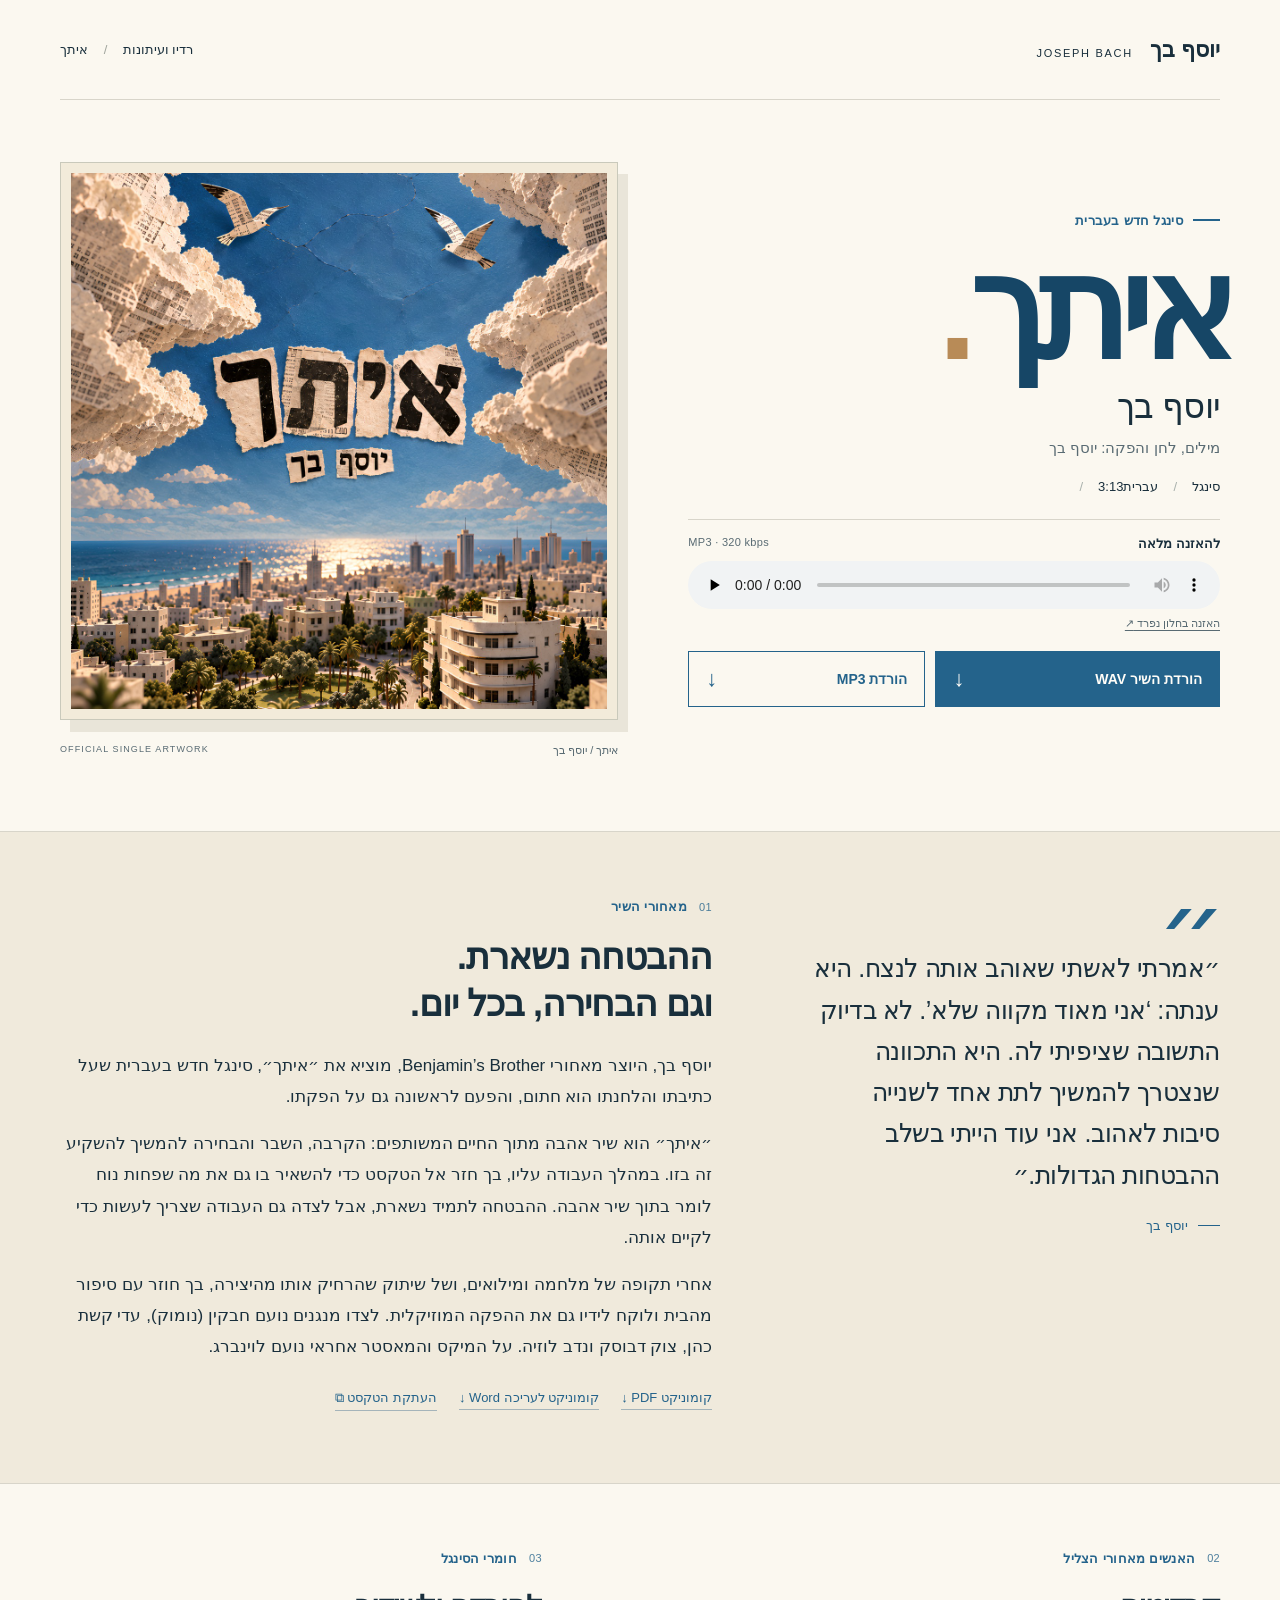
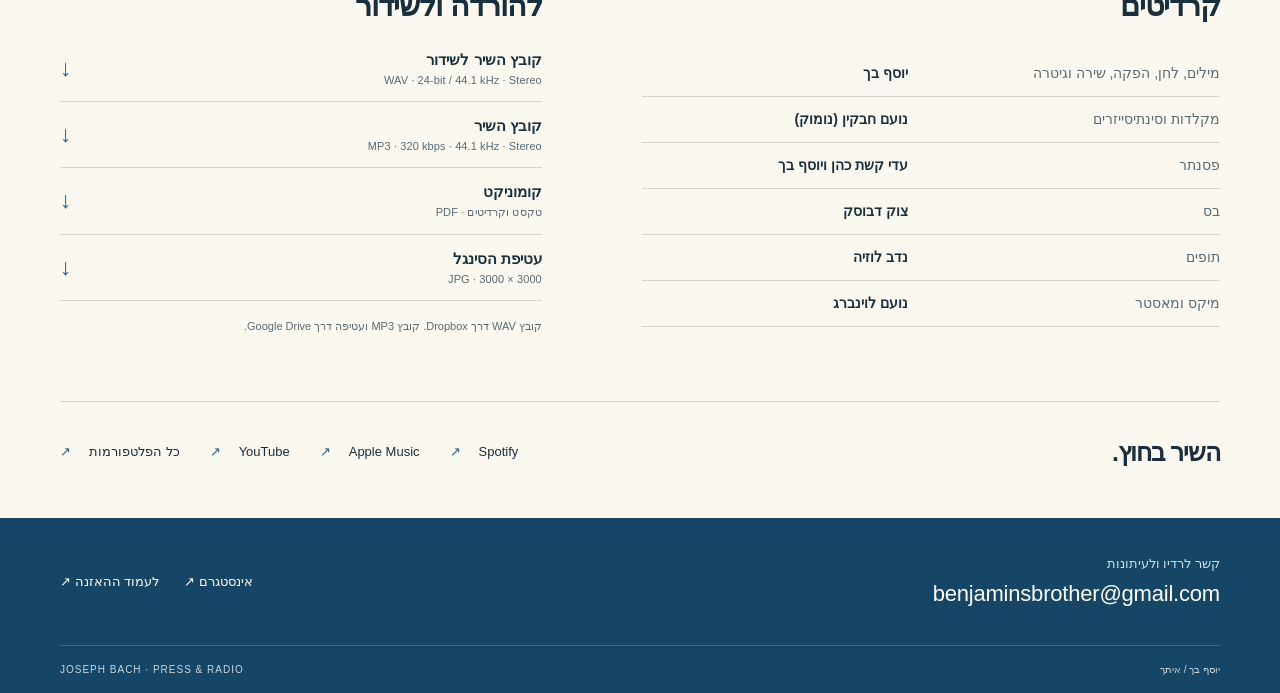
==== press/index.html @ 4f684eb8 "Add Hebrew radio and press kit for Itach" ====
<!doctype html>
<html lang="he" dir="rtl">
<head>
  <meta charset="utf-8">
  <meta name="viewport" content="width=device-width, initial-scale=1">
  <meta name="theme-color" content="#24638b">
  <title>יוסף בך — איתך | רדיו ועיתונות</title>
  <meta name="description" content="איתך, הסינגל של יוסף בך. האזנה, קובץ MP3, קומוניקט, עטיפה וקרדיטים לרדיו ולעיתונות.">
  <link rel="canonical" href="https://benjaminsbrother.github.io/etach/press/">
  <meta property="og:type" content="music.song">
  <meta property="og:title" content="יוסף בך | איתך — רדיו ועיתונות">
  <meta property="og:description" content="שיר אהבה מתוך החיים המשותפים. האזנה והורדת חומרי הסינגל.">
  <meta property="og:image" content="https://benjaminsbrother.github.io/etach/og-cover.jpg">
  <meta property="og:url" content="https://benjaminsbrother.github.io/etach/press/">
  <meta property="og:locale" content="he_IL">
  <meta name="twitter:card" content="summary_large_image">
  <link rel="icon" href="../cover.jpg">
  <link rel="stylesheet" href="style.css">
</head>
<body>
  <a class="skip" href="#main">דילוג לתוכן</a>
  <header class="masthead wrap">
    <a class="wordmark" href="../" aria-label="יוסף בך, עמוד ההאזנה">יוסף בך <span lang="en" dir="ltr">JOSEPH BACH</span></a>
    <span class="edition">רדיו ועיתונות <span aria-hidden="true">/</span> איתך</span>
  </header>

  <main id="main">
    <section class="hero wrap" aria-labelledby="title">
      <div class="hero-copy">
        <p class="eyebrow"><span class="little-line" aria-hidden="true"></span> סינגל חדש בעברית</p>
        <h1 id="title">איתך<span class="title-period" aria-hidden="true">.</span></h1>
        <p class="artist">יוסף בך</p>
        <p class="byline">מילים, לחן והפקה: יוסף בך</p>
        <div class="song-meta"><span>סינגל</span><span>עברית</span><span dir="ltr">3:13</span></div>
        <div class="player" aria-label="האזנה לשיר איתך">
          <div class="player-heading"><span>להאזנה מלאה</span><span class="format" dir="ltr">MP3 · 320 kbps</span></div>
          <audio id="audio" controls preload="none" aria-label="איתך, יוסף בך, השיר המלא">
            <source src="https://drive.usercontent.google.com/download?id=18ljpoStEMTGExy6gubho3wb-FDgbnbCs&amp;export=download" type="audio/mpeg">
            הדפדפן אינו תומך בנגן. אפשר להאזין דרך הקישור שמתחתיו.
          </audio>
          <p id="audio-error" class="audio-error" role="status" hidden>הנגן לא נטען. אפשר להאזין בחלון נפרד או להוריד את השיר.</p>
          <a class="player-fallback" href="https://drive.google.com/file/d/18ljpoStEMTGExy6gubho3wb-FDgbnbCs/preview" target="_blank" rel="noopener noreferrer">האזנה בחלון נפרד <span aria-hidden="true">↗</span></a>
        </div>
        <div class="primary-actions">
          <a class="button solid" href="https://www.dropbox.com/scl/fi/4q9kv7w5sz7widlesjq8d/Joseph-Itach-Mix-V3.wav?rlkey=8jp7lf1zr527ccekdn0blm1lx&amp;dl=1" download="Joseph-Bach-Itach.wav"><span>הורדת השיר <bdi>WAV</bdi></span><span aria-hidden="true">↓</span></a>
          <a class="button outline" href="https://drive.usercontent.google.com/download?id=18ljpoStEMTGExy6gubho3wb-FDgbnbCs&amp;export=download" download="Joseph-Bach-Itach.mp3"><span>הורדת <bdi>MP3</bdi></span><span aria-hidden="true">↓</span></a>
        </div>
      </div>
      <figure class="cover-art">
        <div class="cover-frame"><img src="../cover.jpg" alt="עטיפת איתך: גזירי נייר ועיתון בשמיים כחולים מעל תל אביב, יוסף בך" width="1200" height="1200" fetchpriority="high"></div>
        <figcaption><span>איתך / יוסף בך</span><span lang="en" dir="ltr">OFFICIAL SINGLE ARTWORK</span></figcaption>
      </figure>
    </section>

    <section class="story-section" aria-labelledby="story-title">
      <div class="wrap story-grid">
        <aside class="quote-block">
          <span class="quote-mark" aria-hidden="true">״</span>
          <blockquote>״אמרתי לאשתי שאוהב אותה לנצח. היא ענתה: ‘אני מאוד מקווה שלא’. לא בדיוק התשובה שציפיתי לה. היא התכוונה שנצטרך להמשיך לתת אחד לשנייה סיבות לאהוב. אני עוד הייתי בשלב ההבטחות הגדולות.״</blockquote>
          <p class="quote-credit">יוסף בך</p>
        </aside>
        <article class="story">
          <p class="eyebrow section-number"><span dir="ltr">01</span> מאחורי השיר</p>
          <h2 id="story-title">ההבטחה נשארת.<br>וגם הבחירה, בכל יום.</h2>
          <div id="press-copy">
            <p>יוסף בך, היוצר מאחורי <bdi lang="en">Benjamin’s Brother</bdi>, מוציא את ״איתך״, סינגל חדש בעברית שעל כתיבתו והלחנתו הוא חתום, והפעם לראשונה גם על הפקתו.</p>
            <p>״איתך״ הוא שיר אהבה מתוך החיים המשותפים: הקרבה, השבר והבחירה להמשיך להשקיע זה בזו. במהלך העבודה עליו, בך חזר אל הטקסט כדי להשאיר בו גם את מה שפחות נוח לומר בתוך שיר אהבה. ההבטחה לתמיד נשארת, אבל לצדה גם העבודה שצריך לעשות כדי לקיים אותה.</p>
            <p>אחרי תקופה של מלחמה ומילואים, ושל שיתוק שהרחיק אותו מהיצירה, בך חוזר עם סיפור מהבית ולוקח לידיו גם את ההפקה המוזיקלית. לצדו מנגנים נועם חבקין (נומוק), עדי קשת כהן, צוק דבוסק ונדב לוזיה. על המיקס והמאסטר אחראי נועם לוינברג.</p>
          </div>
          <div class="text-actions"><a href="Joseph-Bach-Itach-Press-Release.pdf" download>קומוניקט <bdi>PDF</bdi> <span aria-hidden="true">↓</span></a><a href="Joseph-Bach-Itach-Press-Release.docx" download>קומוניקט לעריכה <bdi>Word</bdi> <span aria-hidden="true">↓</span></a><button id="copy-text" type="button" hidden>העתקת הטקסט <span aria-hidden="true">⧉</span></button><span id="copy-status" role="status"></span></div>
        </article>
      </div>
    </section>

    <section class="details wrap" aria-label="קרדיטים וחומרי הסינגל">
      <div class="credits">
        <p class="eyebrow section-number"><span dir="ltr">02</span> האנשים מאחורי הצליל</p>
        <h2>קרדיטים</h2>
        <dl>
          <div><dt>מילים, לחן, הפקה, שירה וגיטרה</dt><dd>יוסף בך</dd></div>
          <div><dt>מקלדות וסינתיסייזרים</dt><dd>נועם חבקין (נומוק)</dd></div>
          <div><dt>פסנתר</dt><dd>עדי קשת כהן ויוסף בך</dd></div>
          <div><dt>בס</dt><dd>צוק דבוסק</dd></div>
          <div><dt>תופים</dt><dd>נדב לוזיה</dd></div>
          <div><dt>מיקס ומאסטר</dt><dd>נועם לוינברג</dd></div>
        </dl>
      </div>
      <div class="materials">
        <p class="eyebrow section-number"><span dir="ltr">03</span> חומרי הסינגל</p>
        <h2>להורדה ולשידור</h2>
        <a class="file-link" href="https://www.dropbox.com/scl/fi/4q9kv7w5sz7widlesjq8d/Joseph-Itach-Mix-V3.wav?rlkey=8jp7lf1zr527ccekdn0blm1lx&amp;dl=1" download="Joseph-Bach-Itach.wav"><span><strong>קובץ השיר לשידור</strong><small dir="ltr">WAV · 24-bit / 44.1 kHz · Stereo</small></span><span aria-hidden="true">↓</span></a>
        <a class="file-link" href="https://drive.usercontent.google.com/download?id=18ljpoStEMTGExy6gubho3wb-FDgbnbCs&amp;export=download" download="Joseph-Bach-Itach.mp3"><span><strong>קובץ השיר</strong><small dir="ltr">MP3 · 320 kbps · 44.1 kHz · Stereo</small></span><span aria-hidden="true">↓</span></a>
        <a class="file-link" href="Joseph-Bach-Itach-Press-Release.pdf" download><span><strong>קומוניקט</strong><small>טקסט וקרדיטים · <bdi>PDF</bdi></small></span><span aria-hidden="true">↓</span></a>
        <a class="file-link" href="https://drive.usercontent.google.com/download?id=1yPreMIEXEWY2Lwbi-o4BM1qrdgoH_EpQ&amp;export=download" download="Joseph-Bach-Itach-Cover.jpg"><span><strong>עטיפת הסינגל</strong><small dir="ltr">JPG · 3000 × 3000</small></span><span aria-hidden="true">↓</span></a>
        <p class="download-note">קובץ <bdi>WAV</bdi> דרך <bdi>Dropbox</bdi>. קובץ <bdi>MP3</bdi> ועטיפה דרך <bdi>Google Drive</bdi>.</p>
      </div>
    </section>

    <section class="listen-section wrap" aria-labelledby="listen-title">
      <h2 id="listen-title">השיר בחוץ.</h2>
      <nav class="platforms" aria-label="האזנה ורשתות">
        <a href="https://open.spotify.com/track/6iGyHtOC64VeYuiLzbJWB4" target="_blank" rel="noopener noreferrer"><bdi>Spotify</bdi><span aria-hidden="true">↗</span></a>
        <a href="https://music.apple.com/il/album/%D7%90%D7%99%D7%AA%D7%9A/6818114888?i=6818114889" target="_blank" rel="noopener noreferrer"><bdi>Apple Music</bdi><span aria-hidden="true">↗</span></a>
        <a href="https://youtu.be/Xqkcrz4ntak" target="_blank" rel="noopener noreferrer"><bdi>YouTube</bdi><span aria-hidden="true">↗</span></a>
        <a href="https://ffm.to/etach" target="_blank" rel="noopener noreferrer">כל הפלטפורמות<span aria-hidden="true">↗</span></a>
      </nav>
    </section>
  </main>

  <footer>
    <div class="wrap footer-inner">
      <div><p class="footer-label">קשר לרדיו ולעיתונות</p><a class="email" href="mailto:benjaminsbrother@gmail.com" dir="ltr">benjaminsbrother@gmail.com</a></div>
      <div class="footer-links"><a href="https://www.instagram.com/joseph.bach.official" target="_blank" rel="noopener noreferrer">אינסטגרם <span aria-hidden="true">↗</span></a><a href="../">לעמוד ההאזנה <span aria-hidden="true">↗</span></a></div>
    </div>
    <div class="wrap footer-bottom"><span>יוסף בך / איתך</span><span lang="en" dir="ltr">JOSEPH BACH · PRESS & RADIO</span></div>
  </footer>
  <script src="press.js" defer></script>
</body>
</html>
---- press/style.css ----
:root{--ink:#192f3c;--blue:#24638b;--deep:#164666;--paper:#fbf8f0;--cream:#f0eadc;--line:#d8d5ca;--muted:#596b73;--white:#fffdf8}
*{box-sizing:border-box}html{scroll-behavior:smooth;scroll-padding-top:24px}body{margin:0;background:var(--paper);color:var(--ink);font-family:Arial,"Helvetica Neue",sans-serif;-webkit-font-smoothing:antialiased}a{color:inherit}a,button{-webkit-tap-highlight-color:transparent}a:focus-visible,button:focus-visible,audio:focus-visible{outline:3px solid #d79b42;outline-offset:5px}::selection{background:#d3e5ef}.wrap{width:min(1160px,calc(100% - 96px));margin-inline:auto}.skip{position:absolute;top:-90px;right:16px;padding:14px 22px;background:var(--ink);color:white;z-index:10}.skip:focus{top:12px}.masthead{display:flex;align-items:center;justify-content:space-between;border-bottom:1px solid var(--line);min-height:100px;gap:20px}.wordmark{text-decoration:none;font-size:22px;font-weight:700;display:flex;align-items:baseline;gap:17px}.wordmark span{font-size:11px;font-weight:400;letter-spacing:1.7px}.edition{font-size:13px;white-space:nowrap}.edition span{margin:0 12px;color:#a0a59d}.hero{display:grid;grid-template-columns:minmax(0,1fr) minmax(0,1.05fr);gap:70px;align-items:center;padding-block:62px 74px}.eyebrow{margin:0 0 20px;font-size:13px;font-weight:700;letter-spacing:.3px;display:flex;align-items:center;gap:10px;color:var(--blue)}.little-line{width:27px;height:2px;background:currentColor}h1{font-size:clamp(90px,11vw,152px);line-height:.9;letter-spacing:-.065em;font-weight:800;margin:12px -7px 11px 0;color:var(--deep)}.title-period{color:#b88b57;letter-spacing:-.06em}h2{font-size:34px;line-height:1.3;letter-spacing:-1px;font-weight:700;margin:0 0 26px}.artist{font-size:34px;letter-spacing:-.8px;margin:0 0 13px}.byline{font-size:15px;color:var(--muted);margin:0}.song-meta{display:flex;gap:0;margin:22px 0 25px;font-size:13px}.song-meta span+span:before{content:"/";display:inline-block;color:#a9b1ac;margin-inline:15px}.player{border-top:1px solid var(--line);padding-top:16px;margin-bottom:20px}.player-heading{display:flex;justify-content:space-between;gap:10px;font-size:13px;font-weight:700;margin:0 0 10px}.format{font-size:11px;font-weight:400;color:var(--muted);letter-spacing:.3px}audio{width:100%;display:block;height:48px;color-scheme:light;direction:ltr}.player-fallback{display:inline-block;font-size:11px;color:var(--muted);margin-top:8px;text-underline-offset:3px}.audio-error{font-size:13px;line-height:1.5;color:#874018}.primary-actions{display:grid;grid-template-columns:1.2fr 1fr;gap:10px}.button{min-height:51px;padding:14px 17px;display:flex;align-items:center;justify-content:space-between;gap:10px;font-size:14px;font-weight:700;text-decoration:none;border:1px solid var(--blue);transition:background .18s,color .18s}.button.solid{background:var(--blue);color:var(--white)}.button.solid:hover{background:var(--deep)}.button.outline{color:var(--blue)}.button.outline:hover{background:#e6edf0}.button>span:last-child{font-size:22px;font-weight:400}.cover-art{margin:0;min-width:0}.cover-frame{padding:10px;border:1px solid #c9c9bb;background:#f2ebda;box-shadow:10px 12px 0 #e9e5d9}.cover-frame img{width:100%;height:auto;display:block;aspect-ratio:1;object-fit:cover}.cover-art figcaption{display:flex;justify-content:space-between;gap:10px;margin-top:24px;font-size:11px;color:var(--muted)}.cover-art figcaption [lang=en]{font-size:9px;letter-spacing:1.1px}.story-section{background:var(--cream);border-block:1px solid var(--line)}.story-grid{display:grid;grid-template-columns:.77fr 1.23fr;gap:100px;padding-block:67px 72px;align-items:start}.quote-block{position:relative;padding-top:49px}.quote-mark{position:absolute;top:-22px;right:-7px;font-family:Georgia,serif;font-size:110px;color:var(--blue);height:70px;line-height:1}.quote-block blockquote{font-size:25px;line-height:1.65;font-weight:400;margin:0;letter-spacing:-.45px}.quote-credit{font-size:13px;margin:22px 0 0;color:var(--blue);display:flex;align-items:center;gap:10px}.quote-credit:before{content:"";width:22px;height:1px;background:currentColor}.section-number{gap:12px;margin-bottom:20px}.section-number span{font-size:11px;font-weight:400;font-variant-numeric:tabular-nums;opacity:.8}.story p:not(.eyebrow){font-size:17px;line-height:1.85;margin:0 0 15px}.story h2{font-size:36px;margin-bottom:22px}.text-actions{display:flex;gap:22px;flex-wrap:wrap;align-items:center;margin-top:27px;font-size:13px;color:var(--blue)}.text-actions a{text-decoration:none;border-bottom:1px solid #a5b4ba;padding-bottom:4px}.text-actions button{font:inherit;color:inherit;background:none;border:0;border-bottom:1px solid #a5b4ba;padding:0 0 4px;cursor:pointer}.text-actions span[role=status]{font-size:12px}.text-actions button[hidden]{display:none}.details{display:grid;grid-template-columns:1.2fr 1fr;gap:100px;padding-block:67px 66px}.details h2{font-size:30px;margin-bottom:26px}.credits dl{margin:0}.credits dl>div{display:grid;grid-template-columns:1.1fr 1fr;gap:20px;padding:12px 0;border-bottom:1px solid var(--line);font-size:14px;line-height:1.5}.credits dt{color:var(--muted)}.credits dd{margin:0;font-weight:700}.file-link{display:flex;justify-content:space-between;align-items:center;gap:15px;border-bottom:1px solid var(--line);padding:15px 0;text-decoration:none}.file-link:first-of-type{padding-top:0}.file-link strong{display:block;font-size:15px;font-weight:700;margin-bottom:5px}.file-link small{display:block;font-size:11px;color:var(--muted);text-align:right;letter-spacing:.1px}.file-link>span:last-child{font-size:23px;color:var(--blue);transition:transform .18s}.file-link:hover>span:last-child{transform:translateY(3px)}.download-note{font-size:11px;line-height:1.65;color:var(--muted);margin:16px 0 0}.listen-section{border-top:1px solid var(--line);display:flex;align-items:center;justify-content:space-between;gap:32px;padding-block:34px 50px}.listen-section h2{font-size:25px;margin:0;white-space:nowrap}.platforms{display:flex;flex-wrap:wrap;gap:30px}.platforms a{display:flex;gap:18px;text-decoration:none;font-size:13px;padding-block:8px;border-bottom:1px solid transparent}.platforms a:hover{border-color:var(--blue)}.platforms a span{color:var(--blue)}footer{background:var(--deep);color:var(--white)}.footer-inner{padding-block:38px;display:flex;justify-content:space-between;align-items:center;gap:30px}.footer-label{font-size:13px;margin:0 0 10px;color:#ccdee9}.email{font-size:22px;text-decoration:none;display:inline-block;letter-spacing:-.2px}.footer-links{display:flex;gap:25px;font-size:13px}.footer-links a{text-decoration:none}.footer-bottom{display:flex;justify-content:space-between;border-top:1px solid #456b80;padding-block:18px;font-size:10px;color:#c7d6df;gap:14px}.footer-bottom [lang=en]{letter-spacing:1px}
@media(min-width:1400px){.hero{padding-block:72px 83px;gap:90px}}
@media(max-width:1000px){.wrap{width:calc(100% - 64px)}.hero{gap:38px;padding-block:48px 60px}h1{font-size:112px}.artist{font-size:28px}.hero .eyebrow{margin-bottom:15px}.primary-actions{grid-template-columns:1fr}.button{min-height:44px;padding:10px 15px}.story-grid{gap:50px;grid-template-columns:.9fr 1.1fr}.story h2{font-size:31px}.quote-block blockquote{font-size:23px}.details{gap:50px}.credits dl>div{grid-template-columns:1fr;gap:4px;padding:10px 0}.platforms{gap:20px}.footer-inner{align-items:flex-start}.email{font-size:19px}}
@media(max-width:700px){.wrap{width:calc(100% - 40px)}.masthead{min-height:76px}.wordmark{font-size:19px;display:block}.wordmark span{display:block;font-size:8px;letter-spacing:1.6px;margin-top:4px}.edition{font-size:11px}.edition span{margin:0 6px}.hero{display:flex;flex-direction:column;gap:30px;padding-block:29px 40px;align-items:stretch}.hero-copy{display:contents}.hero .eyebrow{order:0;margin:0}.hero h1{order:1;font-size:100px;line-height:.9;margin:-8px -4px -17px 0}.hero .artist{order:2;font-size:27px;margin:0}.hero .byline{order:3;margin-top:-22px;font-size:13px}.cover-art{order:4;margin-top:-4px;margin-inline:2px 7px}.cover-frame{padding:7px;box-shadow:7px 8px 0 #e9e5d9}.cover-art figcaption{margin-top:18px;font-size:10px}.cover-art figcaption [lang=en]{font-size:8px;letter-spacing:.8px}.song-meta{order:5;margin:-5px 0 -14px;font-size:12px;justify-content:center}.player{order:6;margin:0;padding-top:16px}.primary-actions{order:7;grid-template-columns:1.2fr 1fr;gap:8px;margin-top:-13px}.button{font-size:12px;padding:13px 11px;min-height:49px}.button>span:last-child{font-size:20px}.story-grid{display:flex;flex-direction:column;gap:42px;padding-block:44px 42px}.quote-block{padding-top:34px;padding-left:5px}.quote-mark{font-size:87px;top:-25px}.quote-block blockquote{font-size:24px;line-height:1.6}.quote-credit{margin-top:18px}.story{border-top:1px solid #cecabb;padding-top:34px}.story h2{font-size:31px;margin-bottom:20px}.story p:not(.eyebrow){font-size:16px;line-height:1.85}.eyebrow{font-size:12px}.details{display:block;padding-block:43px}.credits dl>div{grid-template-columns:1.1fr 1fr;gap:14px;font-size:13px;padding:12px 0}.materials{margin-top:43px}.details h2{font-size:28px}.listen-section{display:block;padding-block:29px 36px}.listen-section h2{font-size:26px;margin-bottom:20px}.platforms{display:grid;grid-template-columns:1fr 1fr;column-gap:28px;row-gap:8px}.platforms a{justify-content:space-between;border-bottom:1px solid var(--line);padding-block:12px}.footer-inner{display:block;padding-block:29px}.email{font-size:19px;max-width:100%;overflow-wrap:anywhere}.footer-links{margin-top:24px;gap:25px;font-size:12px}.footer-bottom{font-size:9px;line-height:1.4;align-items:center}.footer-bottom [lang=en]{letter-spacing:.5px;font-size:8px}}
@media(max-width:360px){.wrap{width:calc(100% - 30px)}.primary-actions{grid-template-columns:1fr}.edition{font-size:10px}.credits dl>div{grid-template-columns:1fr;gap:3px}.footer-bottom{flex-wrap:wrap}.email{font-size:17px}.hero h1{font-size:90px}}
@media(prefers-reduced-motion:reduce){html{scroll-behavior:auto}*{transition:none!important}}
@media print{body{background:white}.wrap{width:100%}.masthead{min-height:50px}.hero{padding-block:20px;gap:30px;grid-template-columns:1fr 200px}.hero-copy{display:block}h1{font-size:70px}.cover-frame{box-shadow:none}.cover-art figcaption,.player,.primary-actions,.text-actions,.materials,.listen-section,.footer-links,.footer-bottom{display:none}.hero .eyebrow,.song-meta{margin:10px 0}.artist{font-size:24px}.story-section{background:white}.story-grid{display:block;padding-block:20px}.quote-block{padding:0}.quote-mark{display:none}.quote-block blockquote{font-size:16px}.quote-credit{margin-top:8px}.story{margin-top:20px}.story h2{display:none}.story p:not(.eyebrow){font-size:13px;line-height:1.6}.details{display:block;padding-block:20px}.credits dl>div{padding:4px 0;font-size:12px}.credits h2{font-size:22px}.footer-inner{padding:15px 0}footer{background:white;color:var(--ink)}.footer-label{color:var(--ink)}.email{font-size:14px}a{text-decoration:none}main{max-width:100%}}
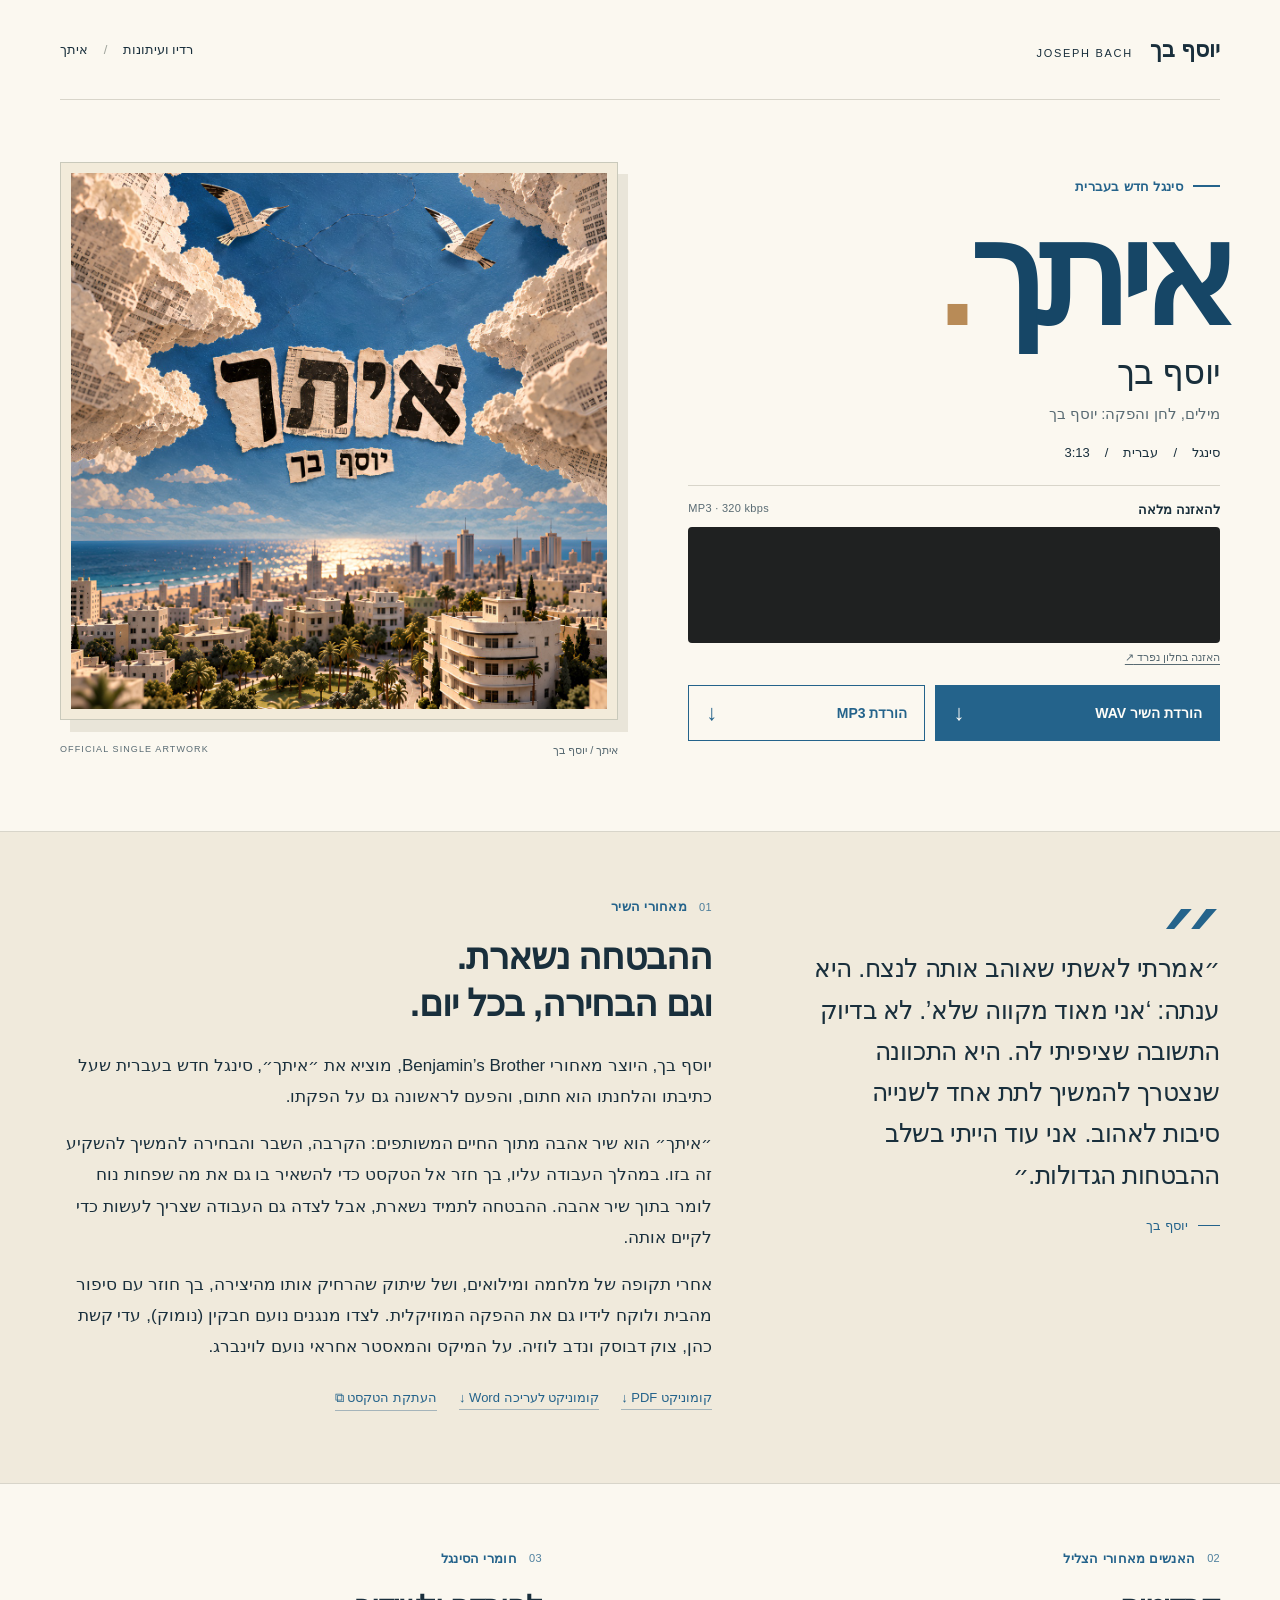
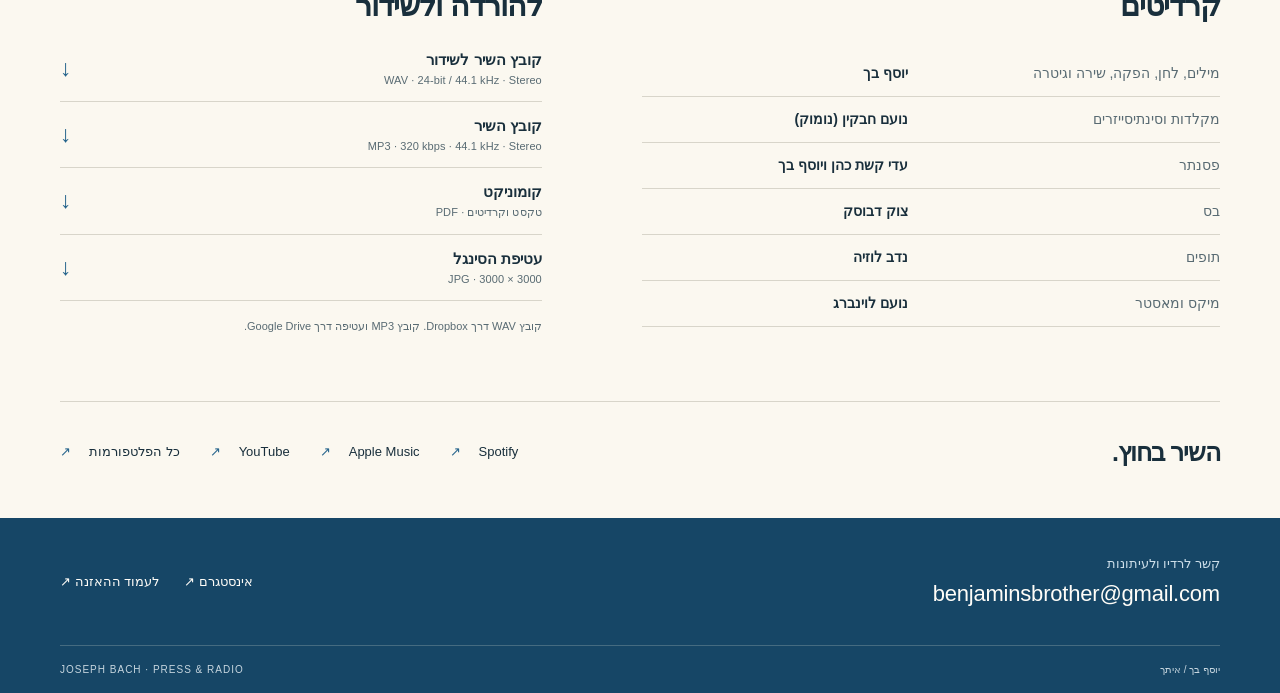
==== commit 0dc3c70e: "Use verified embedded audio player and fix RTL metadata spacing" ====
--- a/press/index.html
+++ b/press/index.html
@@ -15,7 +15,7 @@
   <meta property="og:locale" content="he_IL">
   <meta name="twitter:card" content="summary_large_image">
   <link rel="icon" href="../cover.jpg">
-  <link rel="stylesheet" href="style.css">
+  <link rel="stylesheet" href="style.css?v=2">
 </head>
 <body>
   <a class="skip" href="#main">דילוג לתוכן</a>
@@ -31,14 +31,10 @@
         <h1 id="title">איתך<span class="title-period" aria-hidden="true">.</span></h1>
         <p class="artist">יוסף בך</p>
         <p class="byline">מילים, לחן והפקה: יוסף בך</p>
-        <div class="song-meta"><span>סינגל</span><span>עברית</span><span dir="ltr">3:13</span></div>
+        <div class="song-meta"><span>סינגל</span><span aria-hidden="true">/</span><span>עברית</span><span aria-hidden="true">/</span><span dir="ltr">3:13</span></div>
         <div class="player" aria-label="האזנה לשיר איתך">
           <div class="player-heading"><span>להאזנה מלאה</span><span class="format" dir="ltr">MP3 · 320 kbps</span></div>
-          <audio id="audio" controls preload="none" aria-label="איתך, יוסף בך, השיר המלא">
-            <source src="https://drive.usercontent.google.com/download?id=18ljpoStEMTGExy6gubho3wb-FDgbnbCs&amp;export=download" type="audio/mpeg">
-            הדפדפן אינו תומך בנגן. אפשר להאזין דרך הקישור שמתחתיו.
-          </audio>
-          <p id="audio-error" class="audio-error" role="status" hidden>הנגן לא נטען. אפשר להאזין בחלון נפרד או להוריד את השיר.</p>
+          <iframe class="audio-frame" src="https://drive.google.com/file/d/18ljpoStEMTGExy6gubho3wb-FDgbnbCs/preview" title="האזנה לשיר המלא: איתך, יוסף בך" allow="autoplay" loading="eager"></iframe>
           <a class="player-fallback" href="https://drive.google.com/file/d/18ljpoStEMTGExy6gubho3wb-FDgbnbCs/preview" target="_blank" rel="noopener noreferrer">האזנה בחלון נפרד <span aria-hidden="true">↗</span></a>
         </div>
         <div class="primary-actions">
@@ -114,6 +110,6 @@
     </div>
     <div class="wrap footer-bottom"><span>יוסף בך / איתך</span><span lang="en" dir="ltr">JOSEPH BACH · PRESS & RADIO</span></div>
   </footer>
-  <script src="press.js" defer></script>
+  <script src="press.js?v=2" defer></script>
 </body>
 </html>
--- a/press/style.css
+++ b/press/style.css
@@ -1,8 +1,10 @@
 :root{--ink:#192f3c;--blue:#24638b;--deep:#164666;--paper:#fbf8f0;--cream:#f0eadc;--line:#d8d5ca;--muted:#596b73;--white:#fffdf8}
-*{box-sizing:border-box}html{scroll-behavior:smooth;scroll-padding-top:24px}body{margin:0;background:var(--paper);color:var(--ink);font-family:Arial,"Helvetica Neue",sans-serif;-webkit-font-smoothing:antialiased}a{color:inherit}a,button{-webkit-tap-highlight-color:transparent}a:focus-visible,button:focus-visible,audio:focus-visible{outline:3px solid #d79b42;outline-offset:5px}::selection{background:#d3e5ef}.wrap{width:min(1160px,calc(100% - 96px));margin-inline:auto}.skip{position:absolute;top:-90px;right:16px;padding:14px 22px;background:var(--ink);color:white;z-index:10}.skip:focus{top:12px}.masthead{display:flex;align-items:center;justify-content:space-between;border-bottom:1px solid var(--line);min-height:100px;gap:20px}.wordmark{text-decoration:none;font-size:22px;font-weight:700;display:flex;align-items:baseline;gap:17px}.wordmark span{font-size:11px;font-weight:400;letter-spacing:1.7px}.edition{font-size:13px;white-space:nowrap}.edition span{margin:0 12px;color:#a0a59d}.hero{display:grid;grid-template-columns:minmax(0,1fr) minmax(0,1.05fr);gap:70px;align-items:center;padding-block:62px 74px}.eyebrow{margin:0 0 20px;font-size:13px;font-weight:700;letter-spacing:.3px;display:flex;align-items:center;gap:10px;color:var(--blue)}.little-line{width:27px;height:2px;background:currentColor}h1{font-size:clamp(90px,11vw,152px);line-height:.9;letter-spacing:-.065em;font-weight:800;margin:12px -7px 11px 0;color:var(--deep)}.title-period{color:#b88b57;letter-spacing:-.06em}h2{font-size:34px;line-height:1.3;letter-spacing:-1px;font-weight:700;margin:0 0 26px}.artist{font-size:34px;letter-spacing:-.8px;margin:0 0 13px}.byline{font-size:15px;color:var(--muted);margin:0}.song-meta{display:flex;gap:0;margin:22px 0 25px;font-size:13px}.song-meta span+span:before{content:"/";display:inline-block;color:#a9b1ac;margin-inline:15px}.player{border-top:1px solid var(--line);padding-top:16px;margin-bottom:20px}.player-heading{display:flex;justify-content:space-between;gap:10px;font-size:13px;font-weight:700;margin:0 0 10px}.format{font-size:11px;font-weight:400;color:var(--muted);letter-spacing:.3px}audio{width:100%;display:block;height:48px;color-scheme:light;direction:ltr}.player-fallback{display:inline-block;font-size:11px;color:var(--muted);margin-top:8px;text-underline-offset:3px}.audio-error{font-size:13px;line-height:1.5;color:#874018}.primary-actions{display:grid;grid-template-columns:1.2fr 1fr;gap:10px}.button{min-height:51px;padding:14px 17px;display:flex;align-items:center;justify-content:space-between;gap:10px;font-size:14px;font-weight:700;text-decoration:none;border:1px solid var(--blue);transition:background .18s,color .18s}.button.solid{background:var(--blue);color:var(--white)}.button.solid:hover{background:var(--deep)}.button.outline{color:var(--blue)}.button.outline:hover{background:#e6edf0}.button>span:last-child{font-size:22px;font-weight:400}.cover-art{margin:0;min-width:0}.cover-frame{padding:10px;border:1px solid #c9c9bb;background:#f2ebda;box-shadow:10px 12px 0 #e9e5d9}.cover-frame img{width:100%;height:auto;display:block;aspect-ratio:1;object-fit:cover}.cover-art figcaption{display:flex;justify-content:space-between;gap:10px;margin-top:24px;font-size:11px;color:var(--muted)}.cover-art figcaption [lang=en]{font-size:9px;letter-spacing:1.1px}.story-section{background:var(--cream);border-block:1px solid var(--line)}.story-grid{display:grid;grid-template-columns:.77fr 1.23fr;gap:100px;padding-block:67px 72px;align-items:start}.quote-block{position:relative;padding-top:49px}.quote-mark{position:absolute;top:-22px;right:-7px;font-family:Georgia,serif;font-size:110px;color:var(--blue);height:70px;line-height:1}.quote-block blockquote{font-size:25px;line-height:1.65;font-weight:400;margin:0;letter-spacing:-.45px}.quote-credit{font-size:13px;margin:22px 0 0;color:var(--blue);display:flex;align-items:center;gap:10px}.quote-credit:before{content:"";width:22px;height:1px;background:currentColor}.section-number{gap:12px;margin-bottom:20px}.section-number span{font-size:11px;font-weight:400;font-variant-numeric:tabular-nums;opacity:.8}.story p:not(.eyebrow){font-size:17px;line-height:1.85;margin:0 0 15px}.story h2{font-size:36px;margin-bottom:22px}.text-actions{display:flex;gap:22px;flex-wrap:wrap;align-items:center;margin-top:27px;font-size:13px;color:var(--blue)}.text-actions a{text-decoration:none;border-bottom:1px solid #a5b4ba;padding-bottom:4px}.text-actions button{font:inherit;color:inherit;background:none;border:0;border-bottom:1px solid #a5b4ba;padding:0 0 4px;cursor:pointer}.text-actions span[role=status]{font-size:12px}.text-actions button[hidden]{display:none}.details{display:grid;grid-template-columns:1.2fr 1fr;gap:100px;padding-block:67px 66px}.details h2{font-size:30px;margin-bottom:26px}.credits dl{margin:0}.credits dl>div{display:grid;grid-template-columns:1.1fr 1fr;gap:20px;padding:12px 0;border-bottom:1px solid var(--line);font-size:14px;line-height:1.5}.credits dt{color:var(--muted)}.credits dd{margin:0;font-weight:700}.file-link{display:flex;justify-content:space-between;align-items:center;gap:15px;border-bottom:1px solid var(--line);padding:15px 0;text-decoration:none}.file-link:first-of-type{padding-top:0}.file-link strong{display:block;font-size:15px;font-weight:700;margin-bottom:5px}.file-link small{display:block;font-size:11px;color:var(--muted);text-align:right;letter-spacing:.1px}.file-link>span:last-child{font-size:23px;color:var(--blue);transition:transform .18s}.file-link:hover>span:last-child{transform:translateY(3px)}.download-note{font-size:11px;line-height:1.65;color:var(--muted);margin:16px 0 0}.listen-section{border-top:1px solid var(--line);display:flex;align-items:center;justify-content:space-between;gap:32px;padding-block:34px 50px}.listen-section h2{font-size:25px;margin:0;white-space:nowrap}.platforms{display:flex;flex-wrap:wrap;gap:30px}.platforms a{display:flex;gap:18px;text-decoration:none;font-size:13px;padding-block:8px;border-bottom:1px solid transparent}.platforms a:hover{border-color:var(--blue)}.platforms a span{color:var(--blue)}footer{background:var(--deep);color:var(--white)}.footer-inner{padding-block:38px;display:flex;justify-content:space-between;align-items:center;gap:30px}.footer-label{font-size:13px;margin:0 0 10px;color:#ccdee9}.email{font-size:22px;text-decoration:none;display:inline-block;letter-spacing:-.2px}.footer-links{display:flex;gap:25px;font-size:13px}.footer-links a{text-decoration:none}.footer-bottom{display:flex;justify-content:space-between;border-top:1px solid #456b80;padding-block:18px;font-size:10px;color:#c7d6df;gap:14px}.footer-bottom [lang=en]{letter-spacing:1px}
+*{box-sizing:border-box}html{scroll-behavior:smooth;scroll-padding-top:24px}body{margin:0;background:var(--paper);color:var(--ink);font-family:Arial,"Helvetica Neue",sans-serif;-webkit-font-smoothing:antialiased}a{color:inherit}a,button{-webkit-tap-highlight-color:transparent}a:focus-visible,button:focus-visible,audio:focus-visible{outline:3px solid #d79b42;outline-offset:5px}::selection{background:#d3e5ef}.wrap{width:min(1160px,calc(100% - 96px));margin-inline:auto}.skip{position:absolute;top:-90px;right:16px;padding:14px 22px;background:var(--ink);color:white;z-index:10}.skip:focus{top:12px}.masthead{display:flex;align-items:center;justify-content:space-between;border-bottom:1px solid var(--line);min-height:100px;gap:20px}.wordmark{text-decoration:none;font-size:22px;font-weight:700;display:flex;align-items:baseline;gap:17px}.wordmark span{font-size:11px;font-weight:400;letter-spacing:1.7px}.edition{font-size:13px;white-space:nowrap}.edition span{margin:0 12px;color:#a0a59d}.hero{display:grid;grid-template-columns:minmax(0,1fr) minmax(0,1.05fr);gap:70px;align-items:center;padding-block:62px 74px}.eyebrow{margin:0 0 20px;font-size:13px;font-weight:700;letter-spacing:.3px;display:flex;align-items:center;gap:10px;color:var(--blue)}.little-line{width:27px;height:2px;background:currentColor}h1{font-size:clamp(90px,11vw,152px);line-height:.9;letter-spacing:-.065em;font-weight:800;margin:12px -7px 11px 0;color:var(--deep)}.title-period{color:#b88b57;letter-spacing:-.06em}h2{font-size:34px;line-height:1.3;letter-spacing:-1px;font-weight:700;margin:0 0 26px}.artist{font-size:34px;letter-spacing:-.8px;margin:0 0 13px}.byline{font-size:15px;color:var(--muted);margin:0}.song-meta{display:flex;gap:15px;margin:22px 0 25px;font-size:13px}.player{border-top:1px solid var(--line);padding-top:16px;margin-bottom:20px}.player-heading{display:flex;justify-content:space-between;gap:10px;font-size:13px;font-weight:700;margin:0 0 10px}.format{font-size:11px;font-weight:400;color:var(--muted);letter-spacing:.3px}audio{width:100%;display:block;height:48px;color-scheme:light;direction:ltr}.player-fallback{display:inline-block;font-size:11px;color:var(--muted);margin-top:8px;text-underline-offset:3px}.audio-error{font-size:13px;line-height:1.5;color:#874018}.primary-actions{display:grid;grid-template-columns:1.2fr 1fr;gap:10px}.button{min-height:51px;padding:14px 17px;display:flex;align-items:center;justify-content:space-between;gap:10px;font-size:14px;font-weight:700;text-decoration:none;border:1px solid var(--blue);transition:background .18s,color .18s}.button.solid{background:var(--blue);color:var(--white)}.button.solid:hover{background:var(--deep)}.button.outline{color:var(--blue)}.button.outline:hover{background:#e6edf0}.button>span:last-child{font-size:22px;font-weight:400}.cover-art{margin:0;min-width:0}.cover-frame{padding:10px;border:1px solid #c9c9bb;background:#f2ebda;box-shadow:10px 12px 0 #e9e5d9}.cover-frame img{width:100%;height:auto;display:block;aspect-ratio:1;object-fit:cover}.cover-art figcaption{display:flex;justify-content:space-between;gap:10px;margin-top:24px;font-size:11px;color:var(--muted)}.cover-art figcaption [lang=en]{font-size:9px;letter-spacing:1.1px}.story-section{background:var(--cream);border-block:1px solid var(--line)}.story-grid{display:grid;grid-template-columns:.77fr 1.23fr;gap:100px;padding-block:67px 72px;align-items:start}.quote-block{position:relative;padding-top:49px}.quote-mark{position:absolute;top:-22px;right:-7px;font-family:Georgia,serif;font-size:110px;color:var(--blue);height:70px;line-height:1}.quote-block blockquote{font-size:25px;line-height:1.65;font-weight:400;margin:0;letter-spacing:-.45px}.quote-credit{font-size:13px;margin:22px 0 0;color:var(--blue);display:flex;align-items:center;gap:10px}.quote-credit:before{content:"";width:22px;height:1px;background:currentColor}.section-number{gap:12px;margin-bottom:20px}.section-number span{font-size:11px;font-weight:400;font-variant-numeric:tabular-nums;opacity:.8}.story p:not(.eyebrow){font-size:17px;line-height:1.85;margin:0 0 15px}.story h2{font-size:36px;margin-bottom:22px}.text-actions{display:flex;gap:22px;flex-wrap:wrap;align-items:center;margin-top:27px;font-size:13px;color:var(--blue)}.text-actions a{text-decoration:none;border-bottom:1px solid #a5b4ba;padding-bottom:4px}.text-actions button{font:inherit;color:inherit;background:none;border:0;border-bottom:1px solid #a5b4ba;padding:0 0 4px;cursor:pointer}.text-actions span[role=status]{font-size:12px}.text-actions button[hidden]{display:none}.details{display:grid;grid-template-columns:1.2fr 1fr;gap:100px;padding-block:67px 66px}.details h2{font-size:30px;margin-bottom:26px}.credits dl{margin:0}.credits dl>div{display:grid;grid-template-columns:1.1fr 1fr;gap:20px;padding:12px 0;border-bottom:1px solid var(--line);font-size:14px;line-height:1.5}.credits dt{color:var(--muted)}.credits dd{margin:0;font-weight:700}.file-link{display:flex;justify-content:space-between;align-items:center;gap:15px;border-bottom:1px solid var(--line);padding:15px 0;text-decoration:none}.file-link:first-of-type{padding-top:0}.file-link strong{display:block;font-size:15px;font-weight:700;margin-bottom:5px}.file-link small{display:block;font-size:11px;color:var(--muted);text-align:right;letter-spacing:.1px}.file-link>span:last-child{font-size:23px;color:var(--blue);transition:transform .18s}.file-link:hover>span:last-child{transform:translateY(3px)}.download-note{font-size:11px;line-height:1.65;color:var(--muted);margin:16px 0 0}.listen-section{border-top:1px solid var(--line);display:flex;align-items:center;justify-content:space-between;gap:32px;padding-block:34px 50px}.listen-section h2{font-size:25px;margin:0;white-space:nowrap}.platforms{display:flex;flex-wrap:wrap;gap:30px}.platforms a{display:flex;gap:18px;text-decoration:none;font-size:13px;padding-block:8px;border-bottom:1px solid transparent}.platforms a:hover{border-color:var(--blue)}.platforms a span{color:var(--blue)}footer{background:var(--deep);color:var(--white)}.footer-inner{padding-block:38px;display:flex;justify-content:space-between;align-items:center;gap:30px}.footer-label{font-size:13px;margin:0 0 10px;color:#ccdee9}.email{font-size:22px;text-decoration:none;display:inline-block;letter-spacing:-.2px}.footer-links{display:flex;gap:25px;font-size:13px}.footer-links a{text-decoration:none}.footer-bottom{display:flex;justify-content:space-between;border-top:1px solid #456b80;padding-block:18px;font-size:10px;color:#c7d6df;gap:14px}.footer-bottom [lang=en]{letter-spacing:1px}
 @media(min-width:1400px){.hero{padding-block:72px 83px;gap:90px}}
 @media(max-width:1000px){.wrap{width:calc(100% - 64px)}.hero{gap:38px;padding-block:48px 60px}h1{font-size:112px}.artist{font-size:28px}.hero .eyebrow{margin-bottom:15px}.primary-actions{grid-template-columns:1fr}.button{min-height:44px;padding:10px 15px}.story-grid{gap:50px;grid-template-columns:.9fr 1.1fr}.story h2{font-size:31px}.quote-block blockquote{font-size:23px}.details{gap:50px}.credits dl>div{grid-template-columns:1fr;gap:4px;padding:10px 0}.platforms{gap:20px}.footer-inner{align-items:flex-start}.email{font-size:19px}}
 @media(max-width:700px){.wrap{width:calc(100% - 40px)}.masthead{min-height:76px}.wordmark{font-size:19px;display:block}.wordmark span{display:block;font-size:8px;letter-spacing:1.6px;margin-top:4px}.edition{font-size:11px}.edition span{margin:0 6px}.hero{display:flex;flex-direction:column;gap:30px;padding-block:29px 40px;align-items:stretch}.hero-copy{display:contents}.hero .eyebrow{order:0;margin:0}.hero h1{order:1;font-size:100px;line-height:.9;margin:-8px -4px -17px 0}.hero .artist{order:2;font-size:27px;margin:0}.hero .byline{order:3;margin-top:-22px;font-size:13px}.cover-art{order:4;margin-top:-4px;margin-inline:2px 7px}.cover-frame{padding:7px;box-shadow:7px 8px 0 #e9e5d9}.cover-art figcaption{margin-top:18px;font-size:10px}.cover-art figcaption [lang=en]{font-size:8px;letter-spacing:.8px}.song-meta{order:5;margin:-5px 0 -14px;font-size:12px;justify-content:center}.player{order:6;margin:0;padding-top:16px}.primary-actions{order:7;grid-template-columns:1.2fr 1fr;gap:8px;margin-top:-13px}.button{font-size:12px;padding:13px 11px;min-height:49px}.button>span:last-child{font-size:20px}.story-grid{display:flex;flex-direction:column;gap:42px;padding-block:44px 42px}.quote-block{padding-top:34px;padding-left:5px}.quote-mark{font-size:87px;top:-25px}.quote-block blockquote{font-size:24px;line-height:1.6}.quote-credit{margin-top:18px}.story{border-top:1px solid #cecabb;padding-top:34px}.story h2{font-size:31px;margin-bottom:20px}.story p:not(.eyebrow){font-size:16px;line-height:1.85}.eyebrow{font-size:12px}.details{display:block;padding-block:43px}.credits dl>div{grid-template-columns:1.1fr 1fr;gap:14px;font-size:13px;padding:12px 0}.materials{margin-top:43px}.details h2{font-size:28px}.listen-section{display:block;padding-block:29px 36px}.listen-section h2{font-size:26px;margin-bottom:20px}.platforms{display:grid;grid-template-columns:1fr 1fr;column-gap:28px;row-gap:8px}.platforms a{justify-content:space-between;border-bottom:1px solid var(--line);padding-block:12px}.footer-inner{display:block;padding-block:29px}.email{font-size:19px;max-width:100%;overflow-wrap:anywhere}.footer-links{margin-top:24px;gap:25px;font-size:12px}.footer-bottom{font-size:9px;line-height:1.4;align-items:center}.footer-bottom [lang=en]{letter-spacing:.5px;font-size:8px}}
 @media(max-width:360px){.wrap{width:calc(100% - 30px)}.primary-actions{grid-template-columns:1fr}.edition{font-size:10px}.credits dl>div{grid-template-columns:1fr;gap:3px}.footer-bottom{flex-wrap:wrap}.email{font-size:17px}.hero h1{font-size:90px}}
 @media(prefers-reduced-motion:reduce){html{scroll-behavior:auto}*{transition:none!important}}
 @media print{body{background:white}.wrap{width:100%}.masthead{min-height:50px}.hero{padding-block:20px;gap:30px;grid-template-columns:1fr 200px}.hero-copy{display:block}h1{font-size:70px}.cover-frame{box-shadow:none}.cover-art figcaption,.player,.primary-actions,.text-actions,.materials,.listen-section,.footer-links,.footer-bottom{display:none}.hero .eyebrow,.song-meta{margin:10px 0}.artist{font-size:24px}.story-section{background:white}.story-grid{display:block;padding-block:20px}.quote-block{padding:0}.quote-mark{display:none}.quote-block blockquote{font-size:16px}.quote-credit{margin-top:8px}.story{margin-top:20px}.story h2{display:none}.story p:not(.eyebrow){font-size:13px;line-height:1.6}.details{display:block;padding-block:20px}.credits dl>div{padding:4px 0;font-size:12px}.credits h2{font-size:22px}.footer-inner{padding:15px 0}footer{background:white;color:var(--ink)}.footer-label{color:var(--ink)}.email{font-size:14px}a{text-decoration:none}main{max-width:100%}}
+
+.audio-frame{display:block;width:100%;height:116px;border:0;border-radius:4px;background:#1f2121;direction:ltr}iframe:focus-visible{outline:3px solid #d79b42;outline-offset:5px}@media print{.audio-frame{display:none}}
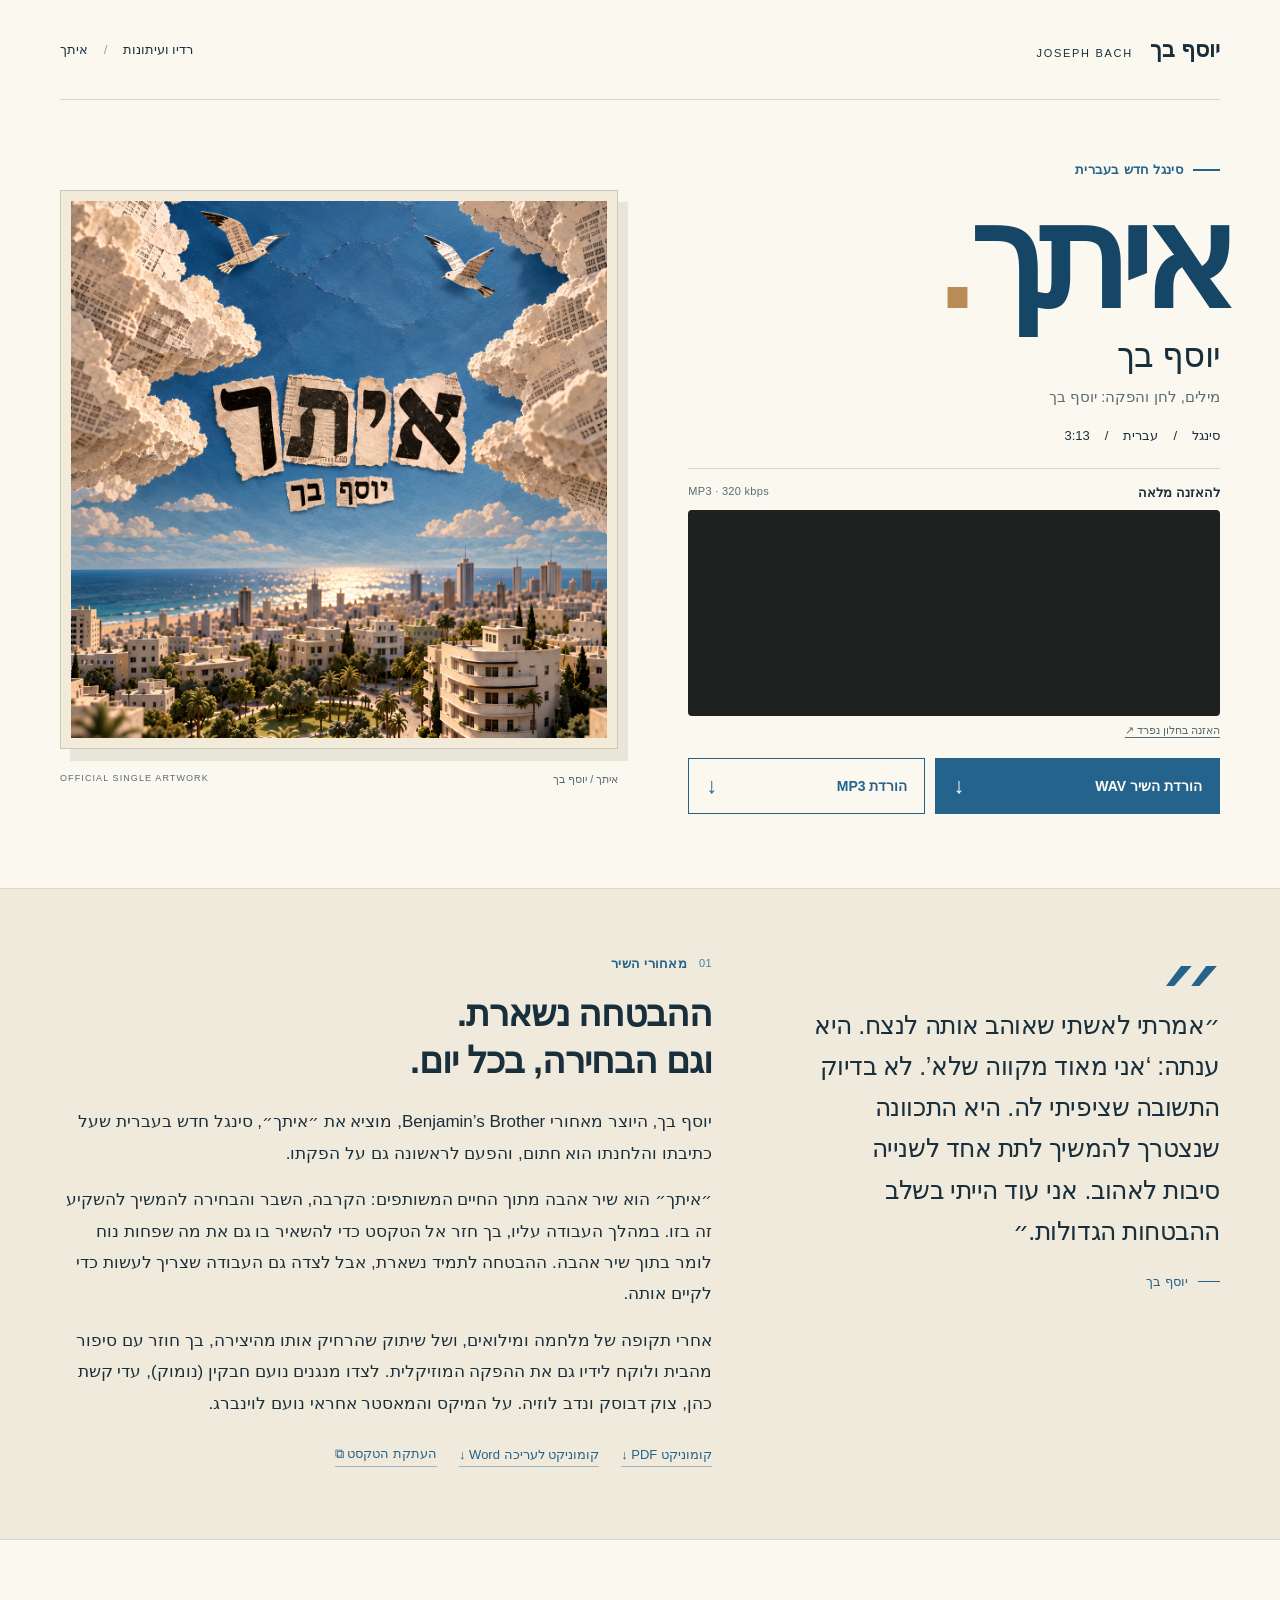
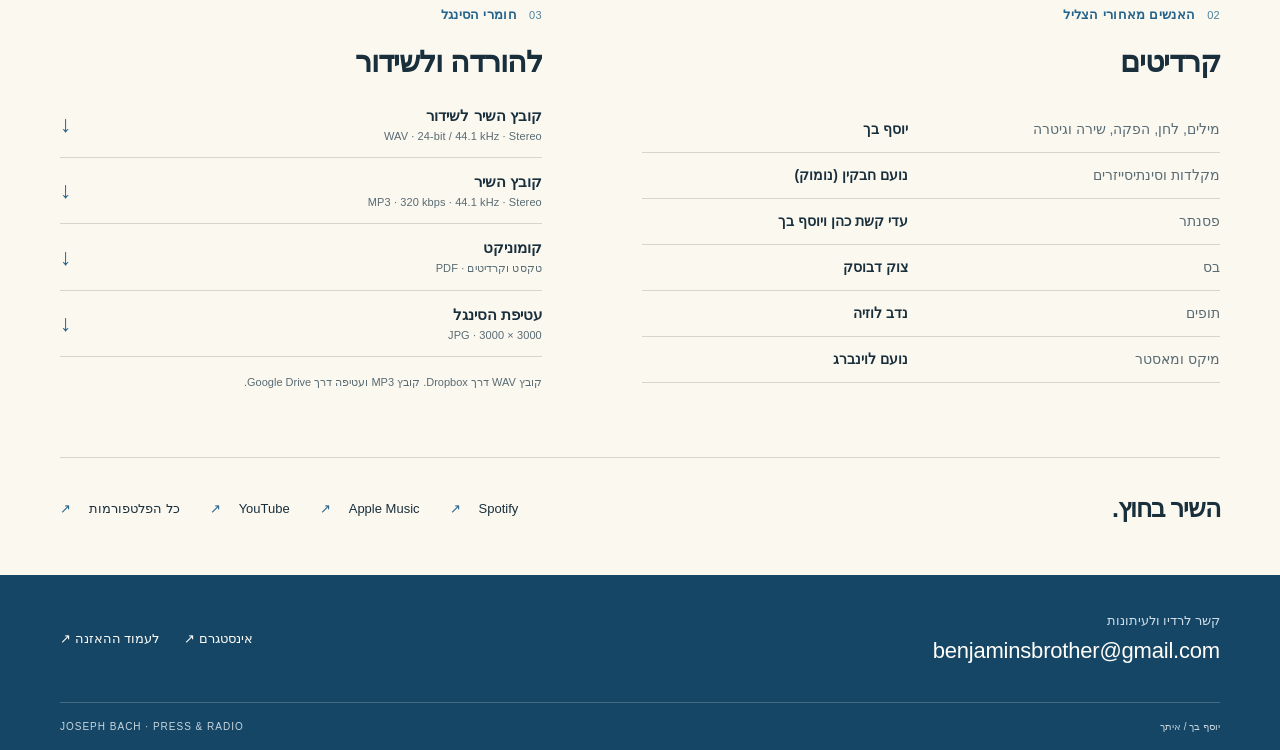
==== commit 122e3f0f: "Keep embedded audio controls visible and prioritize mobile downloads" ====
--- a/press/index.html
+++ b/press/index.html
@@ -15,7 +15,7 @@
   <meta property="og:locale" content="he_IL">
   <meta name="twitter:card" content="summary_large_image">
   <link rel="icon" href="../cover.jpg">
-  <link rel="stylesheet" href="style.css?v=2">
+  <link rel="stylesheet" href="style.css?v=3">
 </head>
 <body>
   <a class="skip" href="#main">דילוג לתוכן</a>
--- a/press/style.css
+++ b/press/style.css
@@ -7,4 +7,6 @@
 @media(prefers-reduced-motion:reduce){html{scroll-behavior:auto}*{transition:none!important}}
 @media print{body{background:white}.wrap{width:100%}.masthead{min-height:50px}.hero{padding-block:20px;gap:30px;grid-template-columns:1fr 200px}.hero-copy{display:block}h1{font-size:70px}.cover-frame{box-shadow:none}.cover-art figcaption,.player,.primary-actions,.text-actions,.materials,.listen-section,.footer-links,.footer-bottom{display:none}.hero .eyebrow,.song-meta{margin:10px 0}.artist{font-size:24px}.story-section{background:white}.story-grid{display:block;padding-block:20px}.quote-block{padding:0}.quote-mark{display:none}.quote-block blockquote{font-size:16px}.quote-credit{margin-top:8px}.story{margin-top:20px}.story h2{display:none}.story p:not(.eyebrow){font-size:13px;line-height:1.6}.details{display:block;padding-block:20px}.credits dl>div{padding:4px 0;font-size:12px}.credits h2{font-size:22px}.footer-inner{padding:15px 0}footer{background:white;color:var(--ink)}.footer-label{color:var(--ink)}.email{font-size:14px}a{text-decoration:none}main{max-width:100%}}
 
-.audio-frame{display:block;width:100%;height:116px;border:0;border-radius:4px;background:#1f2121;direction:ltr}iframe:focus-visible{outline:3px solid #d79b42;outline-offset:5px}@media print{.audio-frame{display:none}}
+.audio-frame{display:block;width:100%;height:206px;border:0;border-radius:4px;background:#1f2121;direction:ltr}iframe:focus-visible{outline:3px solid #d79b42;outline-offset:5px}@media print{.audio-frame{display:none}}
+
+@media(max-width:700px){.song-meta{order:4;margin:0}.player{order:5}.primary-actions{order:6}.cover-art{order:7;margin-top:4px}}
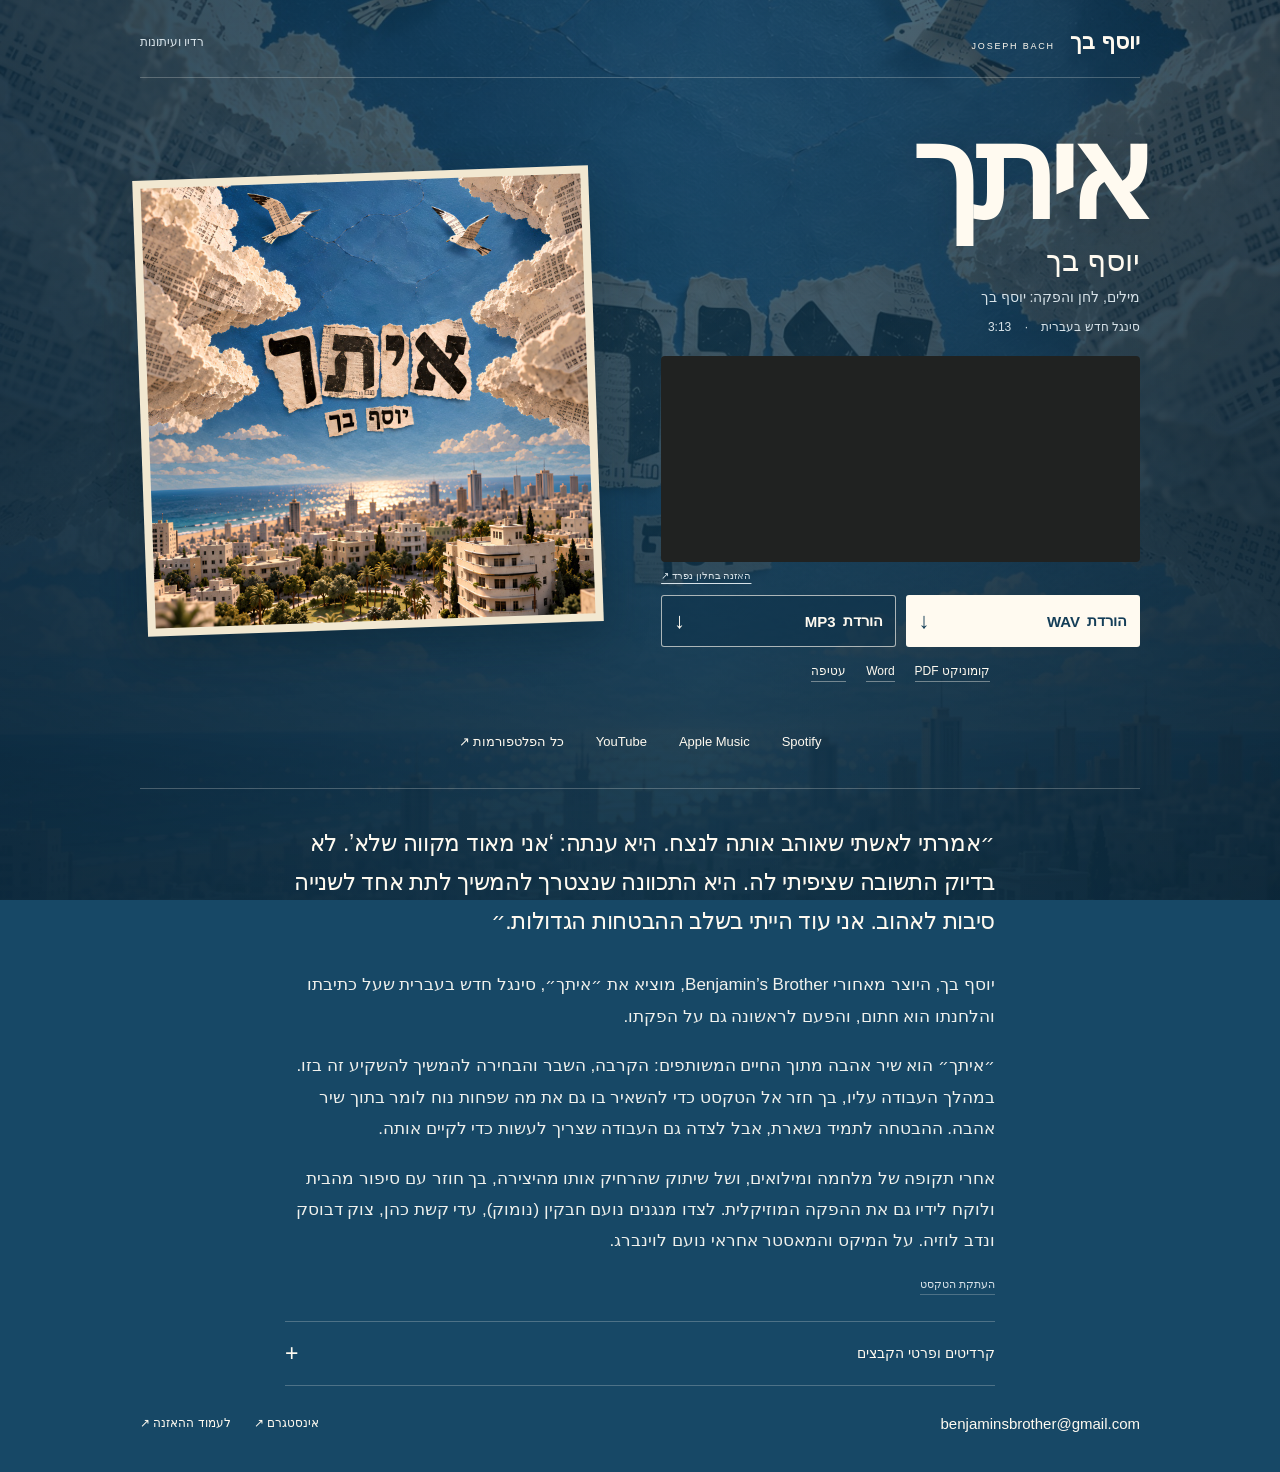
==== commit 94380f21: "Simplify the press landing page with atmospheric cover background" ====
--- a/press/index.html
+++ b/press/index.html
@@ -15,64 +15,55 @@
   <meta property="og:locale" content="he_IL">
   <meta name="twitter:card" content="summary_large_image">
   <link rel="icon" href="../cover.jpg">
-  <link rel="stylesheet" href="style.css?v=3">
+  <link rel="stylesheet" href="style.css?v=4">
 </head>
 <body>
   <a class="skip" href="#main">דילוג לתוכן</a>
   <header class="masthead wrap">
-    <a class="wordmark" href="../" aria-label="יוסף בך, עמוד ההאזנה">יוסף בך <span lang="en" dir="ltr">JOSEPH BACH</span></a>
-    <span class="edition">רדיו ועיתונות <span aria-hidden="true">/</span> איתך</span>
+    <a href="../" class="wordmark">יוסף בך <span dir="ltr" lang="en">JOSEPH BACH</span></a>
+    <span class="press-label">רדיו ועיתונות</span>
   </header>
-
-  <main id="main">
-    <section class="hero wrap" aria-labelledby="title">
-      <div class="hero-copy">
-        <p class="eyebrow"><span class="little-line" aria-hidden="true"></span> סינגל חדש בעברית</p>
-        <h1 id="title">איתך<span class="title-period" aria-hidden="true">.</span></h1>
+  <main id="main" class="wrap">
+    <section class="hero" aria-labelledby="title">
+      <div class="intro">
+        <h1 id="title">איתך</h1>
         <p class="artist">יוסף בך</p>
         <p class="byline">מילים, לחן והפקה: יוסף בך</p>
-        <div class="song-meta"><span>סינגל</span><span aria-hidden="true">/</span><span>עברית</span><span aria-hidden="true">/</span><span dir="ltr">3:13</span></div>
-        <div class="player" aria-label="האזנה לשיר איתך">
-          <div class="player-heading"><span>להאזנה מלאה</span><span class="format" dir="ltr">MP3 · 320 kbps</span></div>
-          <iframe class="audio-frame" src="https://drive.google.com/file/d/18ljpoStEMTGExy6gubho3wb-FDgbnbCs/preview" title="האזנה לשיר המלא: איתך, יוסף בך" allow="autoplay" loading="eager"></iframe>
-          <a class="player-fallback" href="https://drive.google.com/file/d/18ljpoStEMTGExy6gubho3wb-FDgbnbCs/preview" target="_blank" rel="noopener noreferrer">האזנה בחלון נפרד <span aria-hidden="true">↗</span></a>
+        <p class="song-meta">סינגל חדש בעברית <span aria-hidden="true">·</span> <bdi>3:13</bdi></p>
+      </div>
+      <figure class="cover-art"><img src="../cover.jpg" width="1200" height="1200" alt="עטיפת איתך של יוסף בך: גזירי נייר בשמיים כחולים מעל תל אביב" fetchpriority="high"></figure>
+      <div class="player-panel">
+        <iframe class="audio-frame" src="https://drive.google.com/file/d/18ljpoStEMTGExy6gubho3wb-FDgbnbCs/preview" title="האזנה לשיר המלא: איתך, יוסף בך" allow="autoplay" loading="eager"></iframe>
+        <a class="player-fallback" href="https://drive.google.com/file/d/18ljpoStEMTGExy6gubho3wb-FDgbnbCs/preview" target="_blank" rel="noopener noreferrer">האזנה בחלון נפרד ↗</a>
+        <div class="primary-actions">
+          <a class="button solid" href="https://www.dropbox.com/scl/fi/4q9kv7w5sz7widlesjq8d/Joseph-Itach-Mix-V3.wav?rlkey=8jp7lf1zr527ccekdn0blm1lx&amp;dl=1" download="Joseph-Bach-Itach.wav">הורדת <bdi>WAV</bdi><span aria-hidden="true">↓</span></a>
+          <a class="button outline" href="https://drive.usercontent.google.com/download?id=18ljpoStEMTGExy6gubho3wb-FDgbnbCs&amp;export=download" download="Joseph-Bach-Itach.mp3">הורדת <bdi>MP3</bdi><span aria-hidden="true">↓</span></a>
         </div>
-        <div class="primary-actions">
-          <a class="button solid" href="https://www.dropbox.com/scl/fi/4q9kv7w5sz7widlesjq8d/Joseph-Itach-Mix-V3.wav?rlkey=8jp7lf1zr527ccekdn0blm1lx&amp;dl=1" download="Joseph-Bach-Itach.wav"><span>הורדת השיר <bdi>WAV</bdi></span><span aria-hidden="true">↓</span></a>
-          <a class="button outline" href="https://drive.usercontent.google.com/download?id=18ljpoStEMTGExy6gubho3wb-FDgbnbCs&amp;export=download" download="Joseph-Bach-Itach.mp3"><span>הורדת <bdi>MP3</bdi></span><span aria-hidden="true">↓</span></a>
-        </div>
+        <nav class="file-links" aria-label="חומרי עיתונות להורדה">
+          <a href="Joseph-Bach-Itach-Press-Release.pdf" download>קומוניקט <bdi>PDF</bdi></a>
+          <a href="Joseph-Bach-Itach-Press-Release.docx" download><bdi>Word</bdi></a>
+          <a href="https://drive.usercontent.google.com/download?id=1yPreMIEXEWY2Lwbi-o4BM1qrdgoH_EpQ&amp;export=download" download="Joseph-Bach-Itach-Cover.jpg">עטיפה</a>
+        </nav>
       </div>
-      <figure class="cover-art">
-        <div class="cover-frame"><img src="../cover.jpg" alt="עטיפת איתך: גזירי נייר ועיתון בשמיים כחולים מעל תל אביב, יוסף בך" width="1200" height="1200" fetchpriority="high"></div>
-        <figcaption><span>איתך / יוסף בך</span><span lang="en" dir="ltr">OFFICIAL SINGLE ARTWORK</span></figcaption>
-      </figure>
     </section>
-
-    <section class="story-section" aria-labelledby="story-title">
-      <div class="wrap story-grid">
-        <aside class="quote-block">
-          <span class="quote-mark" aria-hidden="true">״</span>
-          <blockquote>״אמרתי לאשתי שאוהב אותה לנצח. היא ענתה: ‘אני מאוד מקווה שלא’. לא בדיוק התשובה שציפיתי לה. היא התכוונה שנצטרך להמשיך לתת אחד לשנייה סיבות לאהוב. אני עוד הייתי בשלב ההבטחות הגדולות.״</blockquote>
-          <p class="quote-credit">יוסף בך</p>
-        </aside>
-        <article class="story">
-          <p class="eyebrow section-number"><span dir="ltr">01</span> מאחורי השיר</p>
-          <h2 id="story-title">ההבטחה נשארת.<br>וגם הבחירה, בכל יום.</h2>
-          <div id="press-copy">
+    <nav class="platforms" aria-label="האזנה ורשתות">
+      <a href="https://open.spotify.com/track/6iGyHtOC64VeYuiLzbJWB4" target="_blank" rel="noopener noreferrer"><bdi>Spotify</bdi></a>
+      <a href="https://music.apple.com/il/album/%D7%90%D7%99%D7%AA%D7%9A/6818114888?i=6818114889" target="_blank" rel="noopener noreferrer"><bdi>Apple Music</bdi></a>
+      <a href="https://youtu.be/Xqkcrz4ntak" target="_blank" rel="noopener noreferrer"><bdi>YouTube</bdi></a>
+      <a href="https://ffm.to/etach" target="_blank" rel="noopener noreferrer">כל הפלטפורמות ↗</a>
+    </nav>
+    <article class="story" aria-label="על השיר">
+      <blockquote>״אמרתי לאשתי שאוהב אותה לנצח. היא ענתה: ‘אני מאוד מקווה שלא’. לא בדיוק התשובה שציפיתי לה. היא התכוונה שנצטרך להמשיך לתת אחד לשנייה סיבות לאהוב. אני עוד הייתי בשלב ההבטחות הגדולות.״</blockquote>
+      <div id="press-copy">
             <p>יוסף בך, היוצר מאחורי <bdi lang="en">Benjamin’s Brother</bdi>, מוציא את ״איתך״, סינגל חדש בעברית שעל כתיבתו והלחנתו הוא חתום, והפעם לראשונה גם על הפקתו.</p>
             <p>״איתך״ הוא שיר אהבה מתוך החיים המשותפים: הקרבה, השבר והבחירה להמשיך להשקיע זה בזו. במהלך העבודה עליו, בך חזר אל הטקסט כדי להשאיר בו גם את מה שפחות נוח לומר בתוך שיר אהבה. ההבטחה לתמיד נשארת, אבל לצדה גם העבודה שצריך לעשות כדי לקיים אותה.</p>
             <p>אחרי תקופה של מלחמה ומילואים, ושל שיתוק שהרחיק אותו מהיצירה, בך חוזר עם סיפור מהבית ולוקח לידיו גם את ההפקה המוזיקלית. לצדו מנגנים נועם חבקין (נומוק), עדי קשת כהן, צוק דבוסק ונדב לוזיה. על המיקס והמאסטר אחראי נועם לוינברג.</p>
           </div>
-          <div class="text-actions"><a href="Joseph-Bach-Itach-Press-Release.pdf" download>קומוניקט <bdi>PDF</bdi> <span aria-hidden="true">↓</span></a><a href="Joseph-Bach-Itach-Press-Release.docx" download>קומוניקט לעריכה <bdi>Word</bdi> <span aria-hidden="true">↓</span></a><button id="copy-text" type="button" hidden>העתקת הטקסט <span aria-hidden="true">⧉</span></button><span id="copy-status" role="status"></span></div>
-        </article>
-      </div>
-    </section>
-
-    <section class="details wrap" aria-label="קרדיטים וחומרי הסינגל">
-      <div class="credits">
-        <p class="eyebrow section-number"><span dir="ltr">02</span> האנשים מאחורי הצליל</p>
-        <h2>קרדיטים</h2>
-        <dl>
+      <div class="copy-line"><button id="copy-text" type="button" hidden>העתקת הטקסט</button><span id="copy-status" role="status"></span></div>
+    </article>
+    <details class="credits">
+      <summary>קרדיטים ופרטי הקבצים <span aria-hidden="true">+</span></summary>
+      <dl>
           <div><dt>מילים, לחן, הפקה, שירה וגיטרה</dt><dd>יוסף בך</dd></div>
           <div><dt>מקלדות וסינתיסייזרים</dt><dd>נועם חבקין (נומוק)</dd></div>
           <div><dt>פסנתר</dt><dd>עדי קשת כהן ויוסף בך</dd></div>
@@ -80,35 +71,12 @@
           <div><dt>תופים</dt><dd>נדב לוזיה</dd></div>
           <div><dt>מיקס ומאסטר</dt><dd>נועם לוינברג</dd></div>
         </dl>
-      </div>
-      <div class="materials">
-        <p class="eyebrow section-number"><span dir="ltr">03</span> חומרי הסינגל</p>
-        <h2>להורדה ולשידור</h2>
-        <a class="file-link" href="https://www.dropbox.com/scl/fi/4q9kv7w5sz7widlesjq8d/Joseph-Itach-Mix-V3.wav?rlkey=8jp7lf1zr527ccekdn0blm1lx&amp;dl=1" download="Joseph-Bach-Itach.wav"><span><strong>קובץ השיר לשידור</strong><small dir="ltr">WAV · 24-bit / 44.1 kHz · Stereo</small></span><span aria-hidden="true">↓</span></a>
-        <a class="file-link" href="https://drive.usercontent.google.com/download?id=18ljpoStEMTGExy6gubho3wb-FDgbnbCs&amp;export=download" download="Joseph-Bach-Itach.mp3"><span><strong>קובץ השיר</strong><small dir="ltr">MP3 · 320 kbps · 44.1 kHz · Stereo</small></span><span aria-hidden="true">↓</span></a>
-        <a class="file-link" href="Joseph-Bach-Itach-Press-Release.pdf" download><span><strong>קומוניקט</strong><small>טקסט וקרדיטים · <bdi>PDF</bdi></small></span><span aria-hidden="true">↓</span></a>
-        <a class="file-link" href="https://drive.usercontent.google.com/download?id=1yPreMIEXEWY2Lwbi-o4BM1qrdgoH_EpQ&amp;export=download" download="Joseph-Bach-Itach-Cover.jpg"><span><strong>עטיפת הסינגל</strong><small dir="ltr">JPG · 3000 × 3000</small></span><span aria-hidden="true">↓</span></a>
-        <p class="download-note">קובץ <bdi>WAV</bdi> דרך <bdi>Dropbox</bdi>. קובץ <bdi>MP3</bdi> ועטיפה דרך <bdi>Google Drive</bdi>.</p>
-      </div>
-    </section>
-
-    <section class="listen-section wrap" aria-labelledby="listen-title">
-      <h2 id="listen-title">השיר בחוץ.</h2>
-      <nav class="platforms" aria-label="האזנה ורשתות">
-        <a href="https://open.spotify.com/track/6iGyHtOC64VeYuiLzbJWB4" target="_blank" rel="noopener noreferrer"><bdi>Spotify</bdi><span aria-hidden="true">↗</span></a>
-        <a href="https://music.apple.com/il/album/%D7%90%D7%99%D7%AA%D7%9A/6818114888?i=6818114889" target="_blank" rel="noopener noreferrer"><bdi>Apple Music</bdi><span aria-hidden="true">↗</span></a>
-        <a href="https://youtu.be/Xqkcrz4ntak" target="_blank" rel="noopener noreferrer"><bdi>YouTube</bdi><span aria-hidden="true">↗</span></a>
-        <a href="https://ffm.to/etach" target="_blank" rel="noopener noreferrer">כל הפלטפורמות<span aria-hidden="true">↗</span></a>
-      </nav>
-    </section>
+      <p class="formats"><bdi>WAV · 24-bit / 44.1 kHz · Stereo</bdi><br><bdi>MP3 · 320 kbps · 44.1 kHz · Stereo</bdi><br>עטיפה: <bdi>JPG · 3000 × 3000</bdi></p>
+    </details>
   </main>
-
-  <footer>
-    <div class="wrap footer-inner">
-      <div><p class="footer-label">קשר לרדיו ולעיתונות</p><a class="email" href="mailto:benjaminsbrother@gmail.com" dir="ltr">benjaminsbrother@gmail.com</a></div>
-      <div class="footer-links"><a href="https://www.instagram.com/joseph.bach.official" target="_blank" rel="noopener noreferrer">אינסטגרם <span aria-hidden="true">↗</span></a><a href="../">לעמוד ההאזנה <span aria-hidden="true">↗</span></a></div>
-    </div>
-    <div class="wrap footer-bottom"><span>יוסף בך / איתך</span><span lang="en" dir="ltr">JOSEPH BACH · PRESS & RADIO</span></div>
+  <footer class="wrap">
+    <a class="email" href="mailto:benjaminsbrother@gmail.com" dir="ltr">benjaminsbrother@gmail.com</a>
+    <div class="footer-links"><a href="https://www.instagram.com/joseph.bach.official" target="_blank" rel="noopener noreferrer">אינסטגרם ↗</a><a href="../">לעמוד ההאזנה ↗</a></div>
   </footer>
   <script src="press.js?v=2" defer></script>
 </body>
--- a/press/style.css
+++ b/press/style.css
@@ -1,12 +1,7 @@
-:root{--ink:#192f3c;--blue:#24638b;--deep:#164666;--paper:#fbf8f0;--cream:#f0eadc;--line:#d8d5ca;--muted:#596b73;--white:#fffdf8}
-*{box-sizing:border-box}html{scroll-behavior:smooth;scroll-padding-top:24px}body{margin:0;background:var(--paper);color:var(--ink);font-family:Arial,"Helvetica Neue",sans-serif;-webkit-font-smoothing:antialiased}a{color:inherit}a,button{-webkit-tap-highlight-color:transparent}a:focus-visible,button:focus-visible,audio:focus-visible{outline:3px solid #d79b42;outline-offset:5px}::selection{background:#d3e5ef}.wrap{width:min(1160px,calc(100% - 96px));margin-inline:auto}.skip{position:absolute;top:-90px;right:16px;padding:14px 22px;background:var(--ink);color:white;z-index:10}.skip:focus{top:12px}.masthead{display:flex;align-items:center;justify-content:space-between;border-bottom:1px solid var(--line);min-height:100px;gap:20px}.wordmark{text-decoration:none;font-size:22px;font-weight:700;display:flex;align-items:baseline;gap:17px}.wordmark span{font-size:11px;font-weight:400;letter-spacing:1.7px}.edition{font-size:13px;white-space:nowrap}.edition span{margin:0 12px;color:#a0a59d}.hero{display:grid;grid-template-columns:minmax(0,1fr) minmax(0,1.05fr);gap:70px;align-items:center;padding-block:62px 74px}.eyebrow{margin:0 0 20px;font-size:13px;font-weight:700;letter-spacing:.3px;display:flex;align-items:center;gap:10px;color:var(--blue)}.little-line{width:27px;height:2px;background:currentColor}h1{font-size:clamp(90px,11vw,152px);line-height:.9;letter-spacing:-.065em;font-weight:800;margin:12px -7px 11px 0;color:var(--deep)}.title-period{color:#b88b57;letter-spacing:-.06em}h2{font-size:34px;line-height:1.3;letter-spacing:-1px;font-weight:700;margin:0 0 26px}.artist{font-size:34px;letter-spacing:-.8px;margin:0 0 13px}.byline{font-size:15px;color:var(--muted);margin:0}.song-meta{display:flex;gap:15px;margin:22px 0 25px;font-size:13px}.player{border-top:1px solid var(--line);padding-top:16px;margin-bottom:20px}.player-heading{display:flex;justify-content:space-between;gap:10px;font-size:13px;font-weight:700;margin:0 0 10px}.format{font-size:11px;font-weight:400;color:var(--muted);letter-spacing:.3px}audio{width:100%;display:block;height:48px;color-scheme:light;direction:ltr}.player-fallback{display:inline-block;font-size:11px;color:var(--muted);margin-top:8px;text-underline-offset:3px}.audio-error{font-size:13px;line-height:1.5;color:#874018}.primary-actions{display:grid;grid-template-columns:1.2fr 1fr;gap:10px}.button{min-height:51px;padding:14px 17px;display:flex;align-items:center;justify-content:space-between;gap:10px;font-size:14px;font-weight:700;text-decoration:none;border:1px solid var(--blue);transition:background .18s,color .18s}.button.solid{background:var(--blue);color:var(--white)}.button.solid:hover{background:var(--deep)}.button.outline{color:var(--blue)}.button.outline:hover{background:#e6edf0}.button>span:last-child{font-size:22px;font-weight:400}.cover-art{margin:0;min-width:0}.cover-frame{padding:10px;border:1px solid #c9c9bb;background:#f2ebda;box-shadow:10px 12px 0 #e9e5d9}.cover-frame img{width:100%;height:auto;display:block;aspect-ratio:1;object-fit:cover}.cover-art figcaption{display:flex;justify-content:space-between;gap:10px;margin-top:24px;font-size:11px;color:var(--muted)}.cover-art figcaption [lang=en]{font-size:9px;letter-spacing:1.1px}.story-section{background:var(--cream);border-block:1px solid var(--line)}.story-grid{display:grid;grid-template-columns:.77fr 1.23fr;gap:100px;padding-block:67px 72px;align-items:start}.quote-block{position:relative;padding-top:49px}.quote-mark{position:absolute;top:-22px;right:-7px;font-family:Georgia,serif;font-size:110px;color:var(--blue);height:70px;line-height:1}.quote-block blockquote{font-size:25px;line-height:1.65;font-weight:400;margin:0;letter-spacing:-.45px}.quote-credit{font-size:13px;margin:22px 0 0;color:var(--blue);display:flex;align-items:center;gap:10px}.quote-credit:before{content:"";width:22px;height:1px;background:currentColor}.section-number{gap:12px;margin-bottom:20px}.section-number span{font-size:11px;font-weight:400;font-variant-numeric:tabular-nums;opacity:.8}.story p:not(.eyebrow){font-size:17px;line-height:1.85;margin:0 0 15px}.story h2{font-size:36px;margin-bottom:22px}.text-actions{display:flex;gap:22px;flex-wrap:wrap;align-items:center;margin-top:27px;font-size:13px;color:var(--blue)}.text-actions a{text-decoration:none;border-bottom:1px solid #a5b4ba;padding-bottom:4px}.text-actions button{font:inherit;color:inherit;background:none;border:0;border-bottom:1px solid #a5b4ba;padding:0 0 4px;cursor:pointer}.text-actions span[role=status]{font-size:12px}.text-actions button[hidden]{display:none}.details{display:grid;grid-template-columns:1.2fr 1fr;gap:100px;padding-block:67px 66px}.details h2{font-size:30px;margin-bottom:26px}.credits dl{margin:0}.credits dl>div{display:grid;grid-template-columns:1.1fr 1fr;gap:20px;padding:12px 0;border-bottom:1px solid var(--line);font-size:14px;line-height:1.5}.credits dt{color:var(--muted)}.credits dd{margin:0;font-weight:700}.file-link{display:flex;justify-content:space-between;align-items:center;gap:15px;border-bottom:1px solid var(--line);padding:15px 0;text-decoration:none}.file-link:first-of-type{padding-top:0}.file-link strong{display:block;font-size:15px;font-weight:700;margin-bottom:5px}.file-link small{display:block;font-size:11px;color:var(--muted);text-align:right;letter-spacing:.1px}.file-link>span:last-child{font-size:23px;color:var(--blue);transition:transform .18s}.file-link:hover>span:last-child{transform:translateY(3px)}.download-note{font-size:11px;line-height:1.65;color:var(--muted);margin:16px 0 0}.listen-section{border-top:1px solid var(--line);display:flex;align-items:center;justify-content:space-between;gap:32px;padding-block:34px 50px}.listen-section h2{font-size:25px;margin:0;white-space:nowrap}.platforms{display:flex;flex-wrap:wrap;gap:30px}.platforms a{display:flex;gap:18px;text-decoration:none;font-size:13px;padding-block:8px;border-bottom:1px solid transparent}.platforms a:hover{border-color:var(--blue)}.platforms a span{color:var(--blue)}footer{background:var(--deep);color:var(--white)}.footer-inner{padding-block:38px;display:flex;justify-content:space-between;align-items:center;gap:30px}.footer-label{font-size:13px;margin:0 0 10px;color:#ccdee9}.email{font-size:22px;text-decoration:none;display:inline-block;letter-spacing:-.2px}.footer-links{display:flex;gap:25px;font-size:13px}.footer-links a{text-decoration:none}.footer-bottom{display:flex;justify-content:space-between;border-top:1px solid #456b80;padding-block:18px;font-size:10px;color:#c7d6df;gap:14px}.footer-bottom [lang=en]{letter-spacing:1px}
-@media(min-width:1400px){.hero{padding-block:72px 83px;gap:90px}}
-@media(max-width:1000px){.wrap{width:calc(100% - 64px)}.hero{gap:38px;padding-block:48px 60px}h1{font-size:112px}.artist{font-size:28px}.hero .eyebrow{margin-bottom:15px}.primary-actions{grid-template-columns:1fr}.button{min-height:44px;padding:10px 15px}.story-grid{gap:50px;grid-template-columns:.9fr 1.1fr}.story h2{font-size:31px}.quote-block blockquote{font-size:23px}.details{gap:50px}.credits dl>div{grid-template-columns:1fr;gap:4px;padding:10px 0}.platforms{gap:20px}.footer-inner{align-items:flex-start}.email{font-size:19px}}
-@media(max-width:700px){.wrap{width:calc(100% - 40px)}.masthead{min-height:76px}.wordmark{font-size:19px;display:block}.wordmark span{display:block;font-size:8px;letter-spacing:1.6px;margin-top:4px}.edition{font-size:11px}.edition span{margin:0 6px}.hero{display:flex;flex-direction:column;gap:30px;padding-block:29px 40px;align-items:stretch}.hero-copy{display:contents}.hero .eyebrow{order:0;margin:0}.hero h1{order:1;font-size:100px;line-height:.9;margin:-8px -4px -17px 0}.hero .artist{order:2;font-size:27px;margin:0}.hero .byline{order:3;margin-top:-22px;font-size:13px}.cover-art{order:4;margin-top:-4px;margin-inline:2px 7px}.cover-frame{padding:7px;box-shadow:7px 8px 0 #e9e5d9}.cover-art figcaption{margin-top:18px;font-size:10px}.cover-art figcaption [lang=en]{font-size:8px;letter-spacing:.8px}.song-meta{order:5;margin:-5px 0 -14px;font-size:12px;justify-content:center}.player{order:6;margin:0;padding-top:16px}.primary-actions{order:7;grid-template-columns:1.2fr 1fr;gap:8px;margin-top:-13px}.button{font-size:12px;padding:13px 11px;min-height:49px}.button>span:last-child{font-size:20px}.story-grid{display:flex;flex-direction:column;gap:42px;padding-block:44px 42px}.quote-block{padding-top:34px;padding-left:5px}.quote-mark{font-size:87px;top:-25px}.quote-block blockquote{font-size:24px;line-height:1.6}.quote-credit{margin-top:18px}.story{border-top:1px solid #cecabb;padding-top:34px}.story h2{font-size:31px;margin-bottom:20px}.story p:not(.eyebrow){font-size:16px;line-height:1.85}.eyebrow{font-size:12px}.details{display:block;padding-block:43px}.credits dl>div{grid-template-columns:1.1fr 1fr;gap:14px;font-size:13px;padding:12px 0}.materials{margin-top:43px}.details h2{font-size:28px}.listen-section{display:block;padding-block:29px 36px}.listen-section h2{font-size:26px;margin-bottom:20px}.platforms{display:grid;grid-template-columns:1fr 1fr;column-gap:28px;row-gap:8px}.platforms a{justify-content:space-between;border-bottom:1px solid var(--line);padding-block:12px}.footer-inner{display:block;padding-block:29px}.email{font-size:19px;max-width:100%;overflow-wrap:anywhere}.footer-links{margin-top:24px;gap:25px;font-size:12px}.footer-bottom{font-size:9px;line-height:1.4;align-items:center}.footer-bottom [lang=en]{letter-spacing:.5px;font-size:8px}}
-@media(max-width:360px){.wrap{width:calc(100% - 30px)}.primary-actions{grid-template-columns:1fr}.edition{font-size:10px}.credits dl>div{grid-template-columns:1fr;gap:3px}.footer-bottom{flex-wrap:wrap}.email{font-size:17px}.hero h1{font-size:90px}}
+:root{--paper:#fffaf0;--blue:#236486;--ink:#143e58;--muted:#d7e2e8;--line:rgba(255,250,240,.24)}
+*{box-sizing:border-box}html{scroll-behavior:smooth}body{margin:0;min-height:100vh;color:var(--paper);background:#174866;font-family:Arial,"Helvetica Neue",sans-serif;-webkit-font-smoothing:antialiased;position:relative}body::before{content:"";position:fixed;inset:0;z-index:-2;background:url('../cover.jpg') center 38%/cover no-repeat;opacity:.67}body::after{content:"";position:fixed;inset:0;z-index:-1;background:linear-gradient(90deg,rgba(13,43,64,.78),rgba(18,60,86,.57) 55%,rgba(12,40,59,.7)),linear-gradient(0deg,rgba(11,35,51,.9),rgba(11,35,51,.08) 85%)}a{color:inherit;text-underline-offset:4px}a:focus-visible,button:focus-visible,summary:focus-visible,iframe:focus-visible{outline:3px solid #f3c582;outline-offset:5px}::selection{background:#e7cf9f;color:#143e58}.wrap{width:min(1000px,calc(100% - 80px));margin-inline:auto}.skip{position:absolute;top:-80px;right:16px;padding:12px 18px;background:var(--paper);color:var(--ink);z-index:5}.skip:focus{top:10px}.masthead{display:flex;align-items:center;justify-content:space-between;gap:20px;padding-block:29px 22px;border-bottom:1px solid var(--line)}.wordmark{font-size:22px;font-weight:700;display:flex;align-items:baseline;gap:15px;text-decoration:none}.wordmark span{font-size:9px;letter-spacing:1.8px;font-weight:400}.press-label{font-size:12px;color:var(--muted)}.hero{display:grid;grid-template-columns:1.05fr 1fr;grid-template-areas:"intro cover" "player cover";column-gap:65px;row-gap:22px;padding-block:42px 30px;align-items:center}.intro{grid-area:intro}h1{font-size:clamp(90px,10vw,136px);line-height:.86;letter-spacing:-.065em;margin:0 -6px 13px 0;font-weight:800;text-shadow:0 2px 30px rgba(5,28,43,.18)}.artist{font-size:30px;margin:0 0 11px}.byline{font-size:14px;margin:0;color:var(--muted)}.song-meta{font-size:12px;margin:15px 0 0;color:var(--muted)}.song-meta span{margin-inline:10px}.cover-art{grid-area:cover;margin:0;transform:rotate(-2deg);padding:8px;background:#f2e8d1;box-shadow:0 16px 45px rgba(4,25,38,.3)}.cover-art img{display:block;width:100%;height:auto;aspect-ratio:1;object-fit:cover}.player-panel{grid-area:player;min-width:0}.audio-frame{width:100%;height:206px;display:block;border:0;border-radius:4px;background:#202221;direction:ltr}.player-fallback{display:block;font-size:10px;margin:8px 0 14px;text-align:left;color:var(--muted)}.primary-actions{display:grid;grid-template-columns:1fr 1fr;gap:10px}.button{min-height:49px;display:flex;align-items:center;justify-content:center;gap:7px;padding:12px;font-size:15px;font-weight:700;text-decoration:none;border:1px solid rgba(255,250,240,.65);border-radius:3px;transition:background .15s}.button span{margin-inline-start:auto;font-size:22px;font-weight:400}.button.solid{background:var(--paper);color:var(--ink)}.button.solid:hover{background:#f1dfbd}.button.outline{background:rgba(13,49,73,.5)}.button.outline:hover{background:rgba(255,250,240,.14)}.file-links{display:flex;justify-content:center;gap:20px;flex-wrap:wrap;font-size:12px;margin-top:17px}.file-links a{text-decoration:none;border-bottom:1px solid rgba(255,250,240,.4);padding-bottom:3px}.platforms{display:flex;justify-content:center;gap:32px;flex-wrap:wrap;padding-block:15px 32px;border-bottom:1px solid var(--line);font-size:13px}.platforms a{text-decoration:none;padding-block:7px;color:var(--paper)}.platforms a:hover{text-decoration:underline}.story{max-width:710px;margin:0 auto;padding-block:35px 24px}.story blockquote{font-size:23px;line-height:1.7;letter-spacing:-.35px;margin:0 0 28px;padding:0;font-weight:500}.story p{font-size:17px;line-height:1.85;margin:0 0 18px;color:#f0f1ed}.copy-line{display:flex;align-items:center;gap:15px;font-size:11px;color:var(--muted);margin-top:20px;min-height:20px}.copy-line button{font:inherit;background:none;border:0;border-bottom:1px solid var(--line);padding:0 0 3px;color:inherit;cursor:pointer}.copy-line button[hidden]{display:none}.credits{max-width:710px;margin:0 auto;border-block:1px solid var(--line)}summary{padding:18px 0;cursor:pointer;font-size:14px;list-style:none;display:flex;align-items:center;justify-content:space-between}summary::-webkit-details-marker{display:none}summary>span{font-size:23px;font-weight:400;transition:transform .15s}.credits[open] summary>span{transform:rotate(45deg)}.credits dl{margin:0 0 15px}.credits dl>div{display:grid;grid-template-columns:1.1fr 1fr;gap:25px;padding:8px 0;font-size:13px;line-height:1.5}.credits dt{color:var(--muted)}.credits dd{margin:0}.formats{font-size:11px;color:var(--muted);line-height:1.85;margin:10px 0 23px}footer{display:flex;justify-content:space-between;align-items:center;gap:25px;padding-block:29px 40px}.email{font-size:15px;text-decoration:none}.footer-links{display:flex;gap:23px;font-size:12px}.footer-links a{text-decoration:none}
+@media(max-width:800px){.wrap{width:calc(100% - 48px)}.hero{column-gap:34px;grid-template-columns:1.1fr 1fr}.cover-art{padding:6px}h1{font-size:105px}.artist{font-size:26px}.platforms{gap:24px}.story{max-width:640px}}
+@media(max-width:600px){.wrap{width:calc(100% - 36px)}body::before{background-position:54% 0;background-size:auto 110vh;opacity:.7}body::after{background:linear-gradient(180deg,rgba(10,38,59,.51),rgba(12,42,62,.8) 70%,rgba(11,35,51,.93))}.masthead{padding-block:18px 16px}.wordmark{font-size:18px;display:block}.wordmark span{display:block;font-size:7px;letter-spacing:1.6px;margin-top:3px}.press-label{font-size:10px}.hero{grid-template-columns:minmax(0,1fr) 116px;grid-template-areas:"intro cover" "player player";gap:22px 16px;padding-block:28px 19px;align-items:center}h1{font-size:77px;line-height:.9;margin:0 -3px 8px 0;letter-spacing:-.07em}.artist{font-size:22px;margin-bottom:8px}.byline{font-size:11px;line-height:1.45}.song-meta{font-size:10px;margin-top:10px}.song-meta span{margin-inline:6px}.cover-art{padding:4px;transform:rotate(-3deg);box-shadow:0 7px 20px rgba(0,0,0,.25)}.audio-frame{height:206px}.player-fallback{font-size:9px;margin:6px 0 12px}.button{font-size:14px;min-height:48px}.file-links{font-size:11px;gap:22px;margin-top:15px}.platforms{gap:19px;font-size:11px;padding-block:8px 20px}.story{padding-block:25px 20px}.story blockquote{font-size:20px;line-height:1.75;margin-bottom:24px;letter-spacing:-.25px}.story p{font-size:15px;line-height:1.85;margin-bottom:17px}.credits dl>div{font-size:12px;gap:15px;grid-template-columns:1.05fr 1fr}.credits summary{font-size:13px;padding-block:16px}.formats{font-size:10px}.copy-line{font-size:10px;flex-wrap:wrap;gap:10px}footer{display:block;text-align:center;padding-block:24px 28px}.email{font-size:14px;overflow-wrap:anywhere}.footer-links{justify-content:center;margin-top:19px;font-size:11px}.formats br{display:block}}
+@media(max-width:360px){.hero{grid-template-columns:minmax(0,1fr) 95px;gap:20px 13px}h1{font-size:67px}.byline{font-size:10px}.platforms{gap:15px}.credits dl>div{grid-template-columns:1fr;gap:3px}.file-links{gap:18px}.story blockquote{font-size:19px}}
 @media(prefers-reduced-motion:reduce){html{scroll-behavior:auto}*{transition:none!important}}
-@media print{body{background:white}.wrap{width:100%}.masthead{min-height:50px}.hero{padding-block:20px;gap:30px;grid-template-columns:1fr 200px}.hero-copy{display:block}h1{font-size:70px}.cover-frame{box-shadow:none}.cover-art figcaption,.player,.primary-actions,.text-actions,.materials,.listen-section,.footer-links,.footer-bottom{display:none}.hero .eyebrow,.song-meta{margin:10px 0}.artist{font-size:24px}.story-section{background:white}.story-grid{display:block;padding-block:20px}.quote-block{padding:0}.quote-mark{display:none}.quote-block blockquote{font-size:16px}.quote-credit{margin-top:8px}.story{margin-top:20px}.story h2{display:none}.story p:not(.eyebrow){font-size:13px;line-height:1.6}.details{display:block;padding-block:20px}.credits dl>div{padding:4px 0;font-size:12px}.credits h2{font-size:22px}.footer-inner{padding:15px 0}footer{background:white;color:var(--ink)}.footer-label{color:var(--ink)}.email{font-size:14px}a{text-decoration:none}main{max-width:100%}}
-
-.audio-frame{display:block;width:100%;height:206px;border:0;border-radius:4px;background:#1f2121;direction:ltr}iframe:focus-visible{outline:3px solid #d79b42;outline-offset:5px}@media print{.audio-frame{display:none}}
-
-@media(max-width:700px){.song-meta{order:4;margin:0}.player{order:5}.primary-actions{order:6}.cover-art{order:7;margin-top:4px}}
+@media print{body{background:white;color:#192f3c}body::before,body::after,.player-panel,.platforms,.copy-line,.press-label{display:none}.wrap{width:100%}.masthead{border-color:#ccc;padding-block:10px}.hero{padding:20px 0;grid-template-columns:1fr 160px;column-gap:25px}.cover-art{transform:none;box-shadow:none}h1{font-size:72px;text-shadow:none}.artist{font-size:24px}.byline,.song-meta,.story p{color:#192f3c}.story{max-width:none;padding:15px 0}.story blockquote{font-size:16px}.story p{font-size:13px;line-height:1.6}.credits{display:none}footer{padding-block:15px}.footer-links{display:none}}
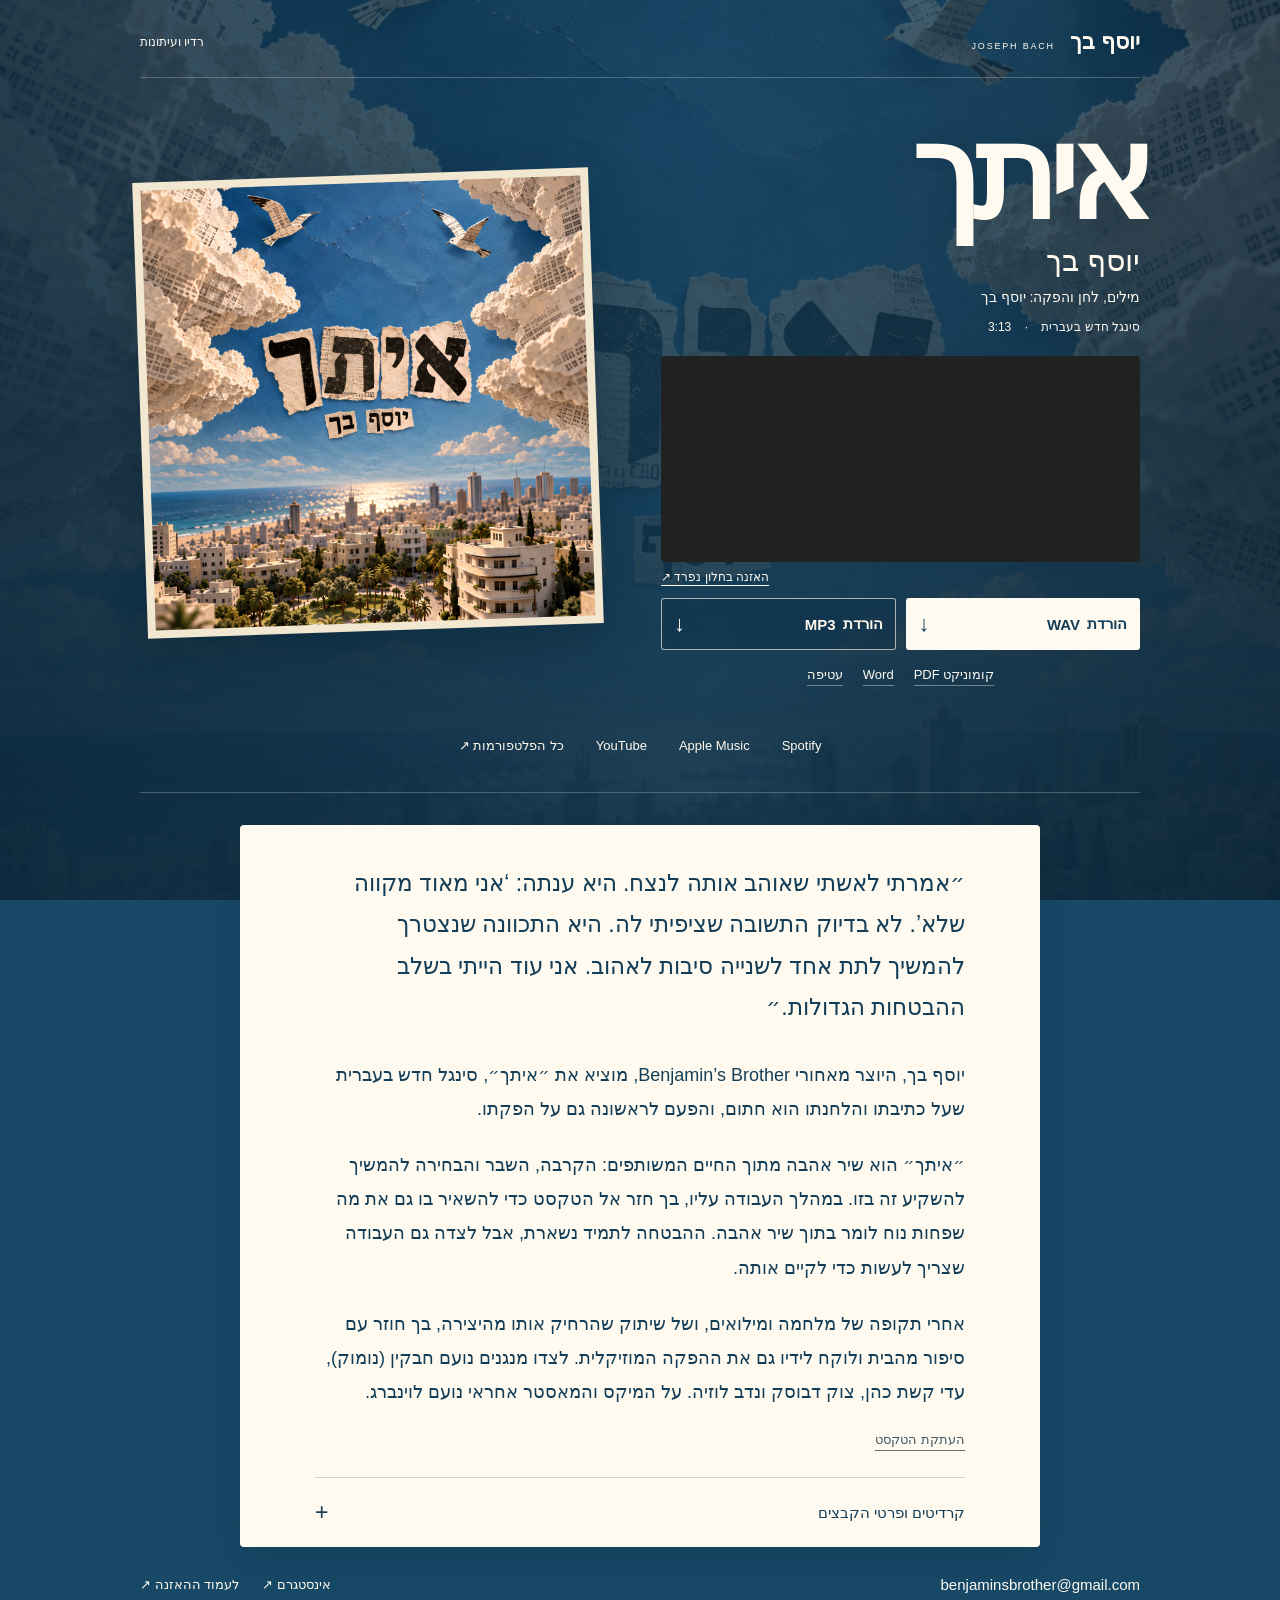
==== commit 9948a177: "Improve press-page text readability with high-contrast reading surface" ====
--- a/press/index.html
+++ b/press/index.html
@@ -15,7 +15,7 @@
   <meta property="og:locale" content="he_IL">
   <meta name="twitter:card" content="summary_large_image">
   <link rel="icon" href="../cover.jpg">
-  <link rel="stylesheet" href="style.css?v=4">
+  <link rel="stylesheet" href="style.css?v=5">
 </head>
 <body>
   <a class="skip" href="#main">דילוג לתוכן</a>
@@ -52,6 +52,7 @@
       <a href="https://youtu.be/Xqkcrz4ntak" target="_blank" rel="noopener noreferrer"><bdi>YouTube</bdi></a>
       <a href="https://ffm.to/etach" target="_blank" rel="noopener noreferrer">כל הפלטפורמות ↗</a>
     </nav>
+    <div class="reading-surface">
     <article class="story" aria-label="על השיר">
       <blockquote>״אמרתי לאשתי שאוהב אותה לנצח. היא ענתה: ‘אני מאוד מקווה שלא’. לא בדיוק התשובה שציפיתי לה. היא התכוונה שנצטרך להמשיך לתת אחד לשנייה סיבות לאהוב. אני עוד הייתי בשלב ההבטחות הגדולות.״</blockquote>
       <div id="press-copy">
@@ -73,6 +74,7 @@
         </dl>
       <p class="formats"><bdi>WAV · 24-bit / 44.1 kHz · Stereo</bdi><br><bdi>MP3 · 320 kbps · 44.1 kHz · Stereo</bdi><br>עטיפה: <bdi>JPG · 3000 × 3000</bdi></p>
     </details>
+    </div>
   </main>
   <footer class="wrap">
     <a class="email" href="mailto:benjaminsbrother@gmail.com" dir="ltr">benjaminsbrother@gmail.com</a>
--- a/press/style.css
+++ b/press/style.css
@@ -1,7 +1,24 @@
-:root{--paper:#fffaf0;--blue:#236486;--ink:#143e58;--muted:#d7e2e8;--line:rgba(255,250,240,.24)}
-*{box-sizing:border-box}html{scroll-behavior:smooth}body{margin:0;min-height:100vh;color:var(--paper);background:#174866;font-family:Arial,"Helvetica Neue",sans-serif;-webkit-font-smoothing:antialiased;position:relative}body::before{content:"";position:fixed;inset:0;z-index:-2;background:url('../cover.jpg') center 38%/cover no-repeat;opacity:.67}body::after{content:"";position:fixed;inset:0;z-index:-1;background:linear-gradient(90deg,rgba(13,43,64,.78),rgba(18,60,86,.57) 55%,rgba(12,40,59,.7)),linear-gradient(0deg,rgba(11,35,51,.9),rgba(11,35,51,.08) 85%)}a{color:inherit;text-underline-offset:4px}a:focus-visible,button:focus-visible,summary:focus-visible,iframe:focus-visible{outline:3px solid #f3c582;outline-offset:5px}::selection{background:#e7cf9f;color:#143e58}.wrap{width:min(1000px,calc(100% - 80px));margin-inline:auto}.skip{position:absolute;top:-80px;right:16px;padding:12px 18px;background:var(--paper);color:var(--ink);z-index:5}.skip:focus{top:10px}.masthead{display:flex;align-items:center;justify-content:space-between;gap:20px;padding-block:29px 22px;border-bottom:1px solid var(--line)}.wordmark{font-size:22px;font-weight:700;display:flex;align-items:baseline;gap:15px;text-decoration:none}.wordmark span{font-size:9px;letter-spacing:1.8px;font-weight:400}.press-label{font-size:12px;color:var(--muted)}.hero{display:grid;grid-template-columns:1.05fr 1fr;grid-template-areas:"intro cover" "player cover";column-gap:65px;row-gap:22px;padding-block:42px 30px;align-items:center}.intro{grid-area:intro}h1{font-size:clamp(90px,10vw,136px);line-height:.86;letter-spacing:-.065em;margin:0 -6px 13px 0;font-weight:800;text-shadow:0 2px 30px rgba(5,28,43,.18)}.artist{font-size:30px;margin:0 0 11px}.byline{font-size:14px;margin:0;color:var(--muted)}.song-meta{font-size:12px;margin:15px 0 0;color:var(--muted)}.song-meta span{margin-inline:10px}.cover-art{grid-area:cover;margin:0;transform:rotate(-2deg);padding:8px;background:#f2e8d1;box-shadow:0 16px 45px rgba(4,25,38,.3)}.cover-art img{display:block;width:100%;height:auto;aspect-ratio:1;object-fit:cover}.player-panel{grid-area:player;min-width:0}.audio-frame{width:100%;height:206px;display:block;border:0;border-radius:4px;background:#202221;direction:ltr}.player-fallback{display:block;font-size:10px;margin:8px 0 14px;text-align:left;color:var(--muted)}.primary-actions{display:grid;grid-template-columns:1fr 1fr;gap:10px}.button{min-height:49px;display:flex;align-items:center;justify-content:center;gap:7px;padding:12px;font-size:15px;font-weight:700;text-decoration:none;border:1px solid rgba(255,250,240,.65);border-radius:3px;transition:background .15s}.button span{margin-inline-start:auto;font-size:22px;font-weight:400}.button.solid{background:var(--paper);color:var(--ink)}.button.solid:hover{background:#f1dfbd}.button.outline{background:rgba(13,49,73,.5)}.button.outline:hover{background:rgba(255,250,240,.14)}.file-links{display:flex;justify-content:center;gap:20px;flex-wrap:wrap;font-size:12px;margin-top:17px}.file-links a{text-decoration:none;border-bottom:1px solid rgba(255,250,240,.4);padding-bottom:3px}.platforms{display:flex;justify-content:center;gap:32px;flex-wrap:wrap;padding-block:15px 32px;border-bottom:1px solid var(--line);font-size:13px}.platforms a{text-decoration:none;padding-block:7px;color:var(--paper)}.platforms a:hover{text-decoration:underline}.story{max-width:710px;margin:0 auto;padding-block:35px 24px}.story blockquote{font-size:23px;line-height:1.7;letter-spacing:-.35px;margin:0 0 28px;padding:0;font-weight:500}.story p{font-size:17px;line-height:1.85;margin:0 0 18px;color:#f0f1ed}.copy-line{display:flex;align-items:center;gap:15px;font-size:11px;color:var(--muted);margin-top:20px;min-height:20px}.copy-line button{font:inherit;background:none;border:0;border-bottom:1px solid var(--line);padding:0 0 3px;color:inherit;cursor:pointer}.copy-line button[hidden]{display:none}.credits{max-width:710px;margin:0 auto;border-block:1px solid var(--line)}summary{padding:18px 0;cursor:pointer;font-size:14px;list-style:none;display:flex;align-items:center;justify-content:space-between}summary::-webkit-details-marker{display:none}summary>span{font-size:23px;font-weight:400;transition:transform .15s}.credits[open] summary>span{transform:rotate(45deg)}.credits dl{margin:0 0 15px}.credits dl>div{display:grid;grid-template-columns:1.1fr 1fr;gap:25px;padding:8px 0;font-size:13px;line-height:1.5}.credits dt{color:var(--muted)}.credits dd{margin:0}.formats{font-size:11px;color:var(--muted);line-height:1.85;margin:10px 0 23px}footer{display:flex;justify-content:space-between;align-items:center;gap:25px;padding-block:29px 40px}.email{font-size:15px;text-decoration:none}.footer-links{display:flex;gap:23px;font-size:12px}.footer-links a{text-decoration:none}
+:root{--paper:#fffaf0;--blue:#236486;--ink:#143e58;--muted:#fffaf0;--line:rgba(255,250,240,.24)}
+*{box-sizing:border-box}html{scroll-behavior:smooth}body{margin:0;min-height:100vh;color:var(--paper);background:#174866;font-family:Arial,"Helvetica Neue",sans-serif;-webkit-font-smoothing:antialiased;position:relative}body::before{content:"";position:fixed;inset:0;z-index:-2;background:url('../cover.jpg') center 38%/cover no-repeat;opacity:.67}body::after{content:"";position:fixed;inset:0;z-index:-1;background:linear-gradient(90deg,rgba(13,43,64,.78),rgba(18,60,86,.67) 55%,rgba(12,40,59,.7)),linear-gradient(0deg,rgba(11,35,51,.9),rgba(11,35,51,.08) 85%)}a{color:inherit;text-underline-offset:4px}a:focus-visible,button:focus-visible,summary:focus-visible,iframe:focus-visible{outline:3px solid #f3c582;outline-offset:5px}::selection{background:#e7cf9f;color:#143e58}.wrap{width:min(1000px,calc(100% - 80px));margin-inline:auto}.skip{position:absolute;top:-80px;right:16px;padding:12px 18px;background:var(--paper);color:var(--ink);z-index:5}.skip:focus{top:10px}.masthead{display:flex;align-items:center;justify-content:space-between;gap:20px;padding-block:29px 22px;border-bottom:1px solid var(--line)}.wordmark{font-size:22px;font-weight:700;display:flex;align-items:baseline;gap:15px;text-decoration:none}.wordmark span{font-size:9px;letter-spacing:1.8px;font-weight:400}.press-label{font-size:12px;color:var(--muted)}.hero{display:grid;grid-template-columns:1.05fr 1fr;grid-template-areas:"intro cover" "player cover";column-gap:65px;row-gap:22px;padding-block:42px 30px;align-items:center}.intro{grid-area:intro}h1{font-size:clamp(90px,10vw,136px);line-height:.86;letter-spacing:-.065em;margin:0 -6px 13px 0;font-weight:800;text-shadow:0 2px 30px rgba(5,28,43,.18)}.artist{font-size:30px;margin:0 0 11px}.byline{font-size:14px;margin:0;color:var(--muted)}.song-meta{font-size:12px;margin:15px 0 0;color:var(--muted)}.song-meta span{margin-inline:10px}.cover-art{grid-area:cover;margin:0;transform:rotate(-2deg);padding:8px;background:#f2e8d1;box-shadow:0 16px 45px rgba(4,25,38,.3)}.cover-art img{display:block;width:100%;height:auto;aspect-ratio:1;object-fit:cover}.player-panel{grid-area:player;min-width:0}.audio-frame{width:100%;height:206px;display:block;border:0;border-radius:4px;background:#202221;direction:ltr}.player-fallback{display:block;font-size:10px;margin:8px 0 14px;text-align:left;color:var(--muted)}.primary-actions{display:grid;grid-template-columns:1fr 1fr;gap:10px}.button{min-height:49px;display:flex;align-items:center;justify-content:center;gap:7px;padding:12px;font-size:15px;font-weight:700;text-decoration:none;border:1px solid rgba(255,250,240,.65);border-radius:3px;transition:background .15s}.button span{margin-inline-start:auto;font-size:22px;font-weight:400}.button.solid{background:var(--paper);color:var(--ink)}.button.solid:hover{background:#f1dfbd}.button.outline{background:rgba(13,49,73,.5)}.button.outline:hover{background:rgba(255,250,240,.14)}.file-links{display:flex;justify-content:center;gap:20px;flex-wrap:wrap;font-size:12px;margin-top:17px}.file-links a{text-decoration:none;border-bottom:1px solid rgba(255,250,240,.4);padding-bottom:3px}.platforms{display:flex;justify-content:center;gap:32px;flex-wrap:wrap;padding-block:15px 32px;border-bottom:1px solid var(--line);font-size:13px}.platforms a{text-decoration:none;padding-block:7px;color:var(--paper)}.platforms a:hover{text-decoration:underline}.story{max-width:710px;margin:0 auto;padding-block:35px 24px}.story blockquote{font-size:23px;line-height:1.7;letter-spacing:-.35px;margin:0 0 28px;padding:0;font-weight:500}.story p{font-size:17px;line-height:1.85;margin:0 0 18px;color:#f0f1ed}.copy-line{display:flex;align-items:center;gap:15px;font-size:11px;color:var(--muted);margin-top:20px;min-height:20px}.copy-line button{font:inherit;background:none;border:0;border-bottom:1px solid var(--line);padding:0 0 3px;color:inherit;cursor:pointer}.copy-line button[hidden]{display:none}.credits{max-width:710px;margin:0 auto;border-block:1px solid var(--line)}summary{padding:18px 0;cursor:pointer;font-size:14px;list-style:none;display:flex;align-items:center;justify-content:space-between}summary::-webkit-details-marker{display:none}summary>span{font-size:23px;font-weight:400;transition:transform .15s}.credits[open] summary>span{transform:rotate(45deg)}.credits dl{margin:0 0 15px}.credits dl>div{display:grid;grid-template-columns:1.1fr 1fr;gap:25px;padding:8px 0;font-size:13px;line-height:1.5}.credits dt{color:var(--muted)}.credits dd{margin:0}.formats{font-size:11px;color:var(--muted);line-height:1.85;margin:10px 0 23px}footer{display:flex;justify-content:space-between;align-items:center;gap:25px;padding-block:29px 40px}.email{font-size:15px;text-decoration:none}.footer-links{display:flex;gap:23px;font-size:12px}.footer-links a{text-decoration:none}
 @media(max-width:800px){.wrap{width:calc(100% - 48px)}.hero{column-gap:34px;grid-template-columns:1.1fr 1fr}.cover-art{padding:6px}h1{font-size:105px}.artist{font-size:26px}.platforms{gap:24px}.story{max-width:640px}}
-@media(max-width:600px){.wrap{width:calc(100% - 36px)}body::before{background-position:54% 0;background-size:auto 110vh;opacity:.7}body::after{background:linear-gradient(180deg,rgba(10,38,59,.51),rgba(12,42,62,.8) 70%,rgba(11,35,51,.93))}.masthead{padding-block:18px 16px}.wordmark{font-size:18px;display:block}.wordmark span{display:block;font-size:7px;letter-spacing:1.6px;margin-top:3px}.press-label{font-size:10px}.hero{grid-template-columns:minmax(0,1fr) 116px;grid-template-areas:"intro cover" "player player";gap:22px 16px;padding-block:28px 19px;align-items:center}h1{font-size:77px;line-height:.9;margin:0 -3px 8px 0;letter-spacing:-.07em}.artist{font-size:22px;margin-bottom:8px}.byline{font-size:11px;line-height:1.45}.song-meta{font-size:10px;margin-top:10px}.song-meta span{margin-inline:6px}.cover-art{padding:4px;transform:rotate(-3deg);box-shadow:0 7px 20px rgba(0,0,0,.25)}.audio-frame{height:206px}.player-fallback{font-size:9px;margin:6px 0 12px}.button{font-size:14px;min-height:48px}.file-links{font-size:11px;gap:22px;margin-top:15px}.platforms{gap:19px;font-size:11px;padding-block:8px 20px}.story{padding-block:25px 20px}.story blockquote{font-size:20px;line-height:1.75;margin-bottom:24px;letter-spacing:-.25px}.story p{font-size:15px;line-height:1.85;margin-bottom:17px}.credits dl>div{font-size:12px;gap:15px;grid-template-columns:1.05fr 1fr}.credits summary{font-size:13px;padding-block:16px}.formats{font-size:10px}.copy-line{font-size:10px;flex-wrap:wrap;gap:10px}footer{display:block;text-align:center;padding-block:24px 28px}.email{font-size:14px;overflow-wrap:anywhere}.footer-links{justify-content:center;margin-top:19px;font-size:11px}.formats br{display:block}}
+@media(max-width:600px){.wrap{width:calc(100% - 36px)}body::before{background-position:54% 0;background-size:auto 110vh;opacity:.7}body::after{background:linear-gradient(180deg,rgba(10,38,59,.68),rgba(12,42,62,.8) 70%,rgba(11,35,51,.93))}.masthead{padding-block:18px 16px}.wordmark{font-size:18px;display:block}.wordmark span{display:block;font-size:7px;letter-spacing:1.6px;margin-top:3px}.press-label{font-size:10px}.hero{grid-template-columns:minmax(0,1fr) 116px;grid-template-areas:"intro cover" "player player";gap:22px 16px;padding-block:28px 19px;align-items:center}h1{font-size:77px;line-height:.9;margin:0 -3px 8px 0;letter-spacing:-.07em}.artist{font-size:22px;margin-bottom:8px}.byline{font-size:11px;line-height:1.45}.song-meta{font-size:10px;margin-top:10px}.song-meta span{margin-inline:6px}.cover-art{padding:4px;transform:rotate(-3deg);box-shadow:0 7px 20px rgba(0,0,0,.25)}.audio-frame{height:206px}.player-fallback{font-size:9px;margin:6px 0 12px}.button{font-size:14px;min-height:48px}.file-links{font-size:11px;gap:22px;margin-top:15px}.platforms{gap:19px;font-size:11px;padding-block:8px 20px}.story{padding-block:25px 20px}.story blockquote{font-size:20px;line-height:1.75;margin-bottom:24px;letter-spacing:-.25px}.story p{font-size:15px;line-height:1.85;margin-bottom:17px}.credits dl>div{font-size:12px;gap:15px;grid-template-columns:1.05fr 1fr}.credits summary{font-size:13px;padding-block:16px}.formats{font-size:10px}.copy-line{font-size:10px;flex-wrap:wrap;gap:10px}footer{display:block;text-align:center;padding-block:24px 28px}.email{font-size:14px;overflow-wrap:anywhere}.footer-links{justify-content:center;margin-top:19px;font-size:11px}.formats br{display:block}}
 @media(max-width:360px){.hero{grid-template-columns:minmax(0,1fr) 95px;gap:20px 13px}h1{font-size:67px}.byline{font-size:10px}.platforms{gap:15px}.credits dl>div{grid-template-columns:1fr;gap:3px}.file-links{gap:18px}.story blockquote{font-size:19px}}
+/* A calm, opaque reading surface keeps the artwork out of the text. */
+.reading-surface{max-width:800px;margin:32px auto 0;padding:38px 46px 0;background:#fffaf0;color:#143e58;border-radius:4px;box-shadow:0 10px 35px rgba(4,25,38,.16);--muted:#425a68;--line:#ccd1cc}
+.reading-surface .story{padding:0 0 26px;max-width:650px}
+.reading-surface .story blockquote{font-size:23px;line-height:1.8;letter-spacing:0;color:#143e58;margin-bottom:29px}
+.reading-surface .story p{font-size:18px;line-height:1.9;color:#143e58;margin-bottom:22px}
+.reading-surface .copy-line{font-size:13px;color:#425a68}
+.reading-surface .copy-line button{border-color:#60717a}
+.reading-surface .credits{max-width:650px;border-bottom:0}
+.reading-surface .credits summary{font-size:15px;padding-block:21px}
+.reading-surface .credits dl>div{font-size:14px;line-height:1.75}
+.reading-surface .formats{font-size:12px;padding-bottom:22px;margin-bottom:0}
+.reading-surface :focus-visible{outline-color:#236486}
+.player-fallback{font-size:12px}
+.file-links,.footer-links{font-size:13px}
+@media(max-width:600px){.reading-surface{padding:26px 22px 0;margin-top:24px}.reading-surface .story{padding-bottom:22px}.reading-surface .story blockquote{font-size:20px;line-height:1.8;margin-bottom:26px}.reading-surface .story p{font-size:17px;line-height:1.9;margin-bottom:22px}.reading-surface .credits dl>div{font-size:14px;gap:6px;grid-template-columns:1fr;padding-block:9px}.reading-surface .credits summary{font-size:14px}.reading-surface .formats{font-size:12px}.byline,.song-meta,.press-label{font-size:12px}.player-fallback{font-size:11px}.file-links,.platforms,.footer-links{font-size:12px}.platforms{gap:17px}.reading-surface .copy-line{font-size:12px}}
 @media(prefers-reduced-motion:reduce){html{scroll-behavior:auto}*{transition:none!important}}
 @media print{body{background:white;color:#192f3c}body::before,body::after,.player-panel,.platforms,.copy-line,.press-label{display:none}.wrap{width:100%}.masthead{border-color:#ccc;padding-block:10px}.hero{padding:20px 0;grid-template-columns:1fr 160px;column-gap:25px}.cover-art{transform:none;box-shadow:none}h1{font-size:72px;text-shadow:none}.artist{font-size:24px}.byline,.song-meta,.story p{color:#192f3c}.story{max-width:none;padding:15px 0}.story blockquote{font-size:16px}.story p{font-size:13px;line-height:1.6}.credits{display:none}footer{padding-block:15px}.footer-links{display:none}}
+
+@media print{.reading-surface{padding:0;margin:0;max-width:none;background:white;box-shadow:none}.reading-surface .story p{font-size:13px;line-height:1.6}.reading-surface .story blockquote{font-size:16px;line-height:1.6}}
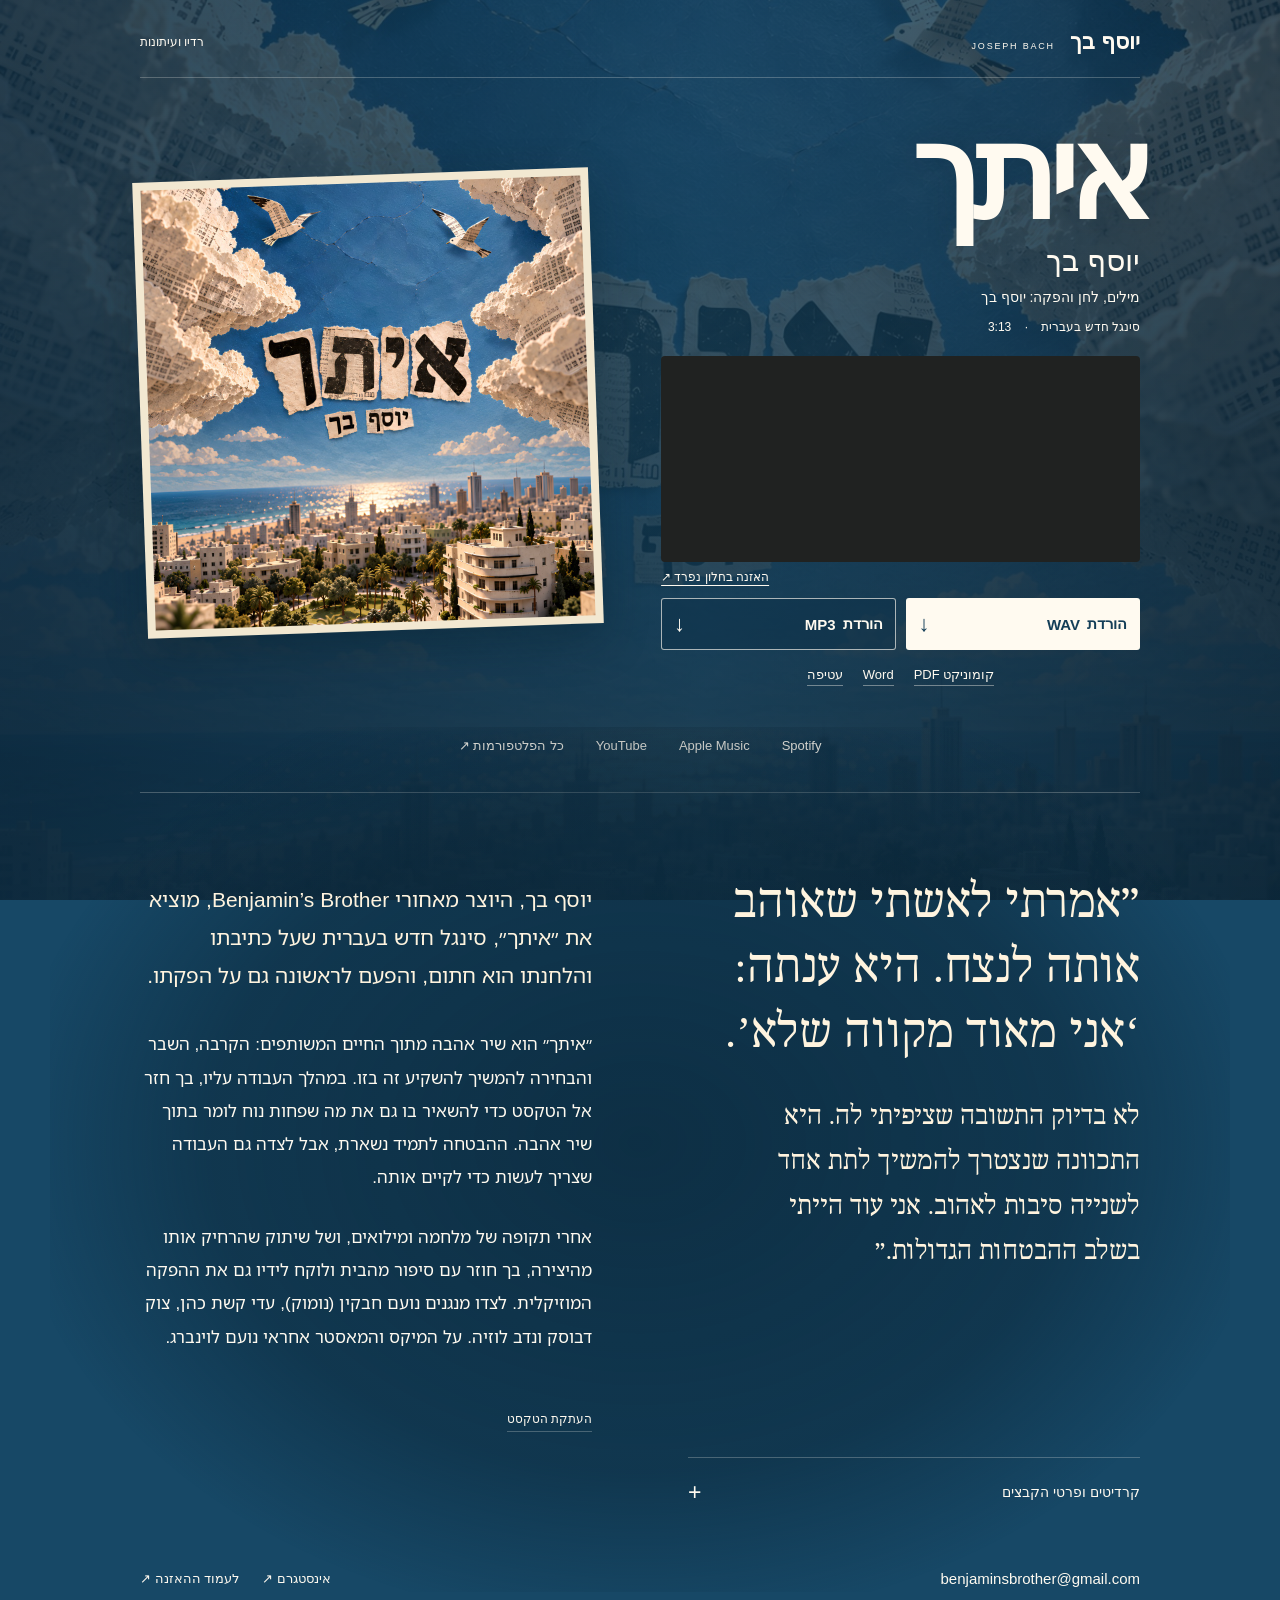
==== commit 144f5021: "Compose press copy as an integrated Hebrew editorial spread" ====
--- a/press/index.html
+++ b/press/index.html
@@ -15,7 +15,8 @@
   <meta property="og:locale" content="he_IL">
   <meta name="twitter:card" content="summary_large_image">
   <link rel="icon" href="../cover.jpg">
-  <link rel="stylesheet" href="style.css?v=5">
+  <link rel="preload" href="fonts/NotoSerifHebrew-Regular.woff" as="font" type="font/woff" crossorigin>
+  <link rel="stylesheet" href="style.css?v=6">
 </head>
 <body>
   <a class="skip" href="#main">דילוג לתוכן</a>
@@ -52,9 +53,9 @@
       <a href="https://youtu.be/Xqkcrz4ntak" target="_blank" rel="noopener noreferrer"><bdi>YouTube</bdi></a>
       <a href="https://ffm.to/etach" target="_blank" rel="noopener noreferrer">כל הפלטפורמות ↗</a>
     </nav>
-    <div class="reading-surface">
+    <div class="editorial">
     <article class="story" aria-label="על השיר">
-      <blockquote>״אמרתי לאשתי שאוהב אותה לנצח. היא ענתה: ‘אני מאוד מקווה שלא’. לא בדיוק התשובה שציפיתי לה. היא התכוונה שנצטרך להמשיך לתת אחד לשנייה סיבות לאהוב. אני עוד הייתי בשלב ההבטחות הגדולות.״</blockquote>
+      <blockquote><span class="quote-lead">״אמרתי לאשתי שאוהב אותה לנצח. היא ענתה: ‘אני מאוד מקווה שלא’.</span> <span class="quote-rest">לא בדיוק התשובה שציפיתי לה. היא התכוונה שנצטרך להמשיך לתת אחד לשנייה סיבות לאהוב. אני עוד הייתי בשלב ההבטחות הגדולות.״</span></blockquote>
       <div id="press-copy">
             <p>יוסף בך, היוצר מאחורי <bdi lang="en">Benjamin’s Brother</bdi>, מוציא את ״איתך״, סינגל חדש בעברית שעל כתיבתו והלחנתו הוא חתום, והפעם לראשונה גם על הפקתו.</p>
             <p>״איתך״ הוא שיר אהבה מתוך החיים המשותפים: הקרבה, השבר והבחירה להמשיך להשקיע זה בזו. במהלך העבודה עליו, בך חזר אל הטקסט כדי להשאיר בו גם את מה שפחות נוח לומר בתוך שיר אהבה. ההבטחה לתמיד נשארת, אבל לצדה גם העבודה שצריך לעשות כדי לקיים אותה.</p>
--- a/press/style.css
+++ b/press/style.css
@@ -1,24 +1,33 @@
+@font-face{font-family:ItachSerif;src:url('fonts/NotoSerifHebrew-Regular.woff') format('woff');font-style:normal;font-weight:400;font-display:swap}
+@font-face{font-family:ItachSans;src:url('fonts/NotoSansHebrew-Regular.woff') format('woff');font-style:normal;font-weight:400;font-display:swap}
 :root{--paper:#fffaf0;--blue:#236486;--ink:#143e58;--muted:#fffaf0;--line:rgba(255,250,240,.24)}
 *{box-sizing:border-box}html{scroll-behavior:smooth}body{margin:0;min-height:100vh;color:var(--paper);background:#174866;font-family:Arial,"Helvetica Neue",sans-serif;-webkit-font-smoothing:antialiased;position:relative}body::before{content:"";position:fixed;inset:0;z-index:-2;background:url('../cover.jpg') center 38%/cover no-repeat;opacity:.67}body::after{content:"";position:fixed;inset:0;z-index:-1;background:linear-gradient(90deg,rgba(13,43,64,.78),rgba(18,60,86,.67) 55%,rgba(12,40,59,.7)),linear-gradient(0deg,rgba(11,35,51,.9),rgba(11,35,51,.08) 85%)}a{color:inherit;text-underline-offset:4px}a:focus-visible,button:focus-visible,summary:focus-visible,iframe:focus-visible{outline:3px solid #f3c582;outline-offset:5px}::selection{background:#e7cf9f;color:#143e58}.wrap{width:min(1000px,calc(100% - 80px));margin-inline:auto}.skip{position:absolute;top:-80px;right:16px;padding:12px 18px;background:var(--paper);color:var(--ink);z-index:5}.skip:focus{top:10px}.masthead{display:flex;align-items:center;justify-content:space-between;gap:20px;padding-block:29px 22px;border-bottom:1px solid var(--line)}.wordmark{font-size:22px;font-weight:700;display:flex;align-items:baseline;gap:15px;text-decoration:none}.wordmark span{font-size:9px;letter-spacing:1.8px;font-weight:400}.press-label{font-size:12px;color:var(--muted)}.hero{display:grid;grid-template-columns:1.05fr 1fr;grid-template-areas:"intro cover" "player cover";column-gap:65px;row-gap:22px;padding-block:42px 30px;align-items:center}.intro{grid-area:intro}h1{font-size:clamp(90px,10vw,136px);line-height:.86;letter-spacing:-.065em;margin:0 -6px 13px 0;font-weight:800;text-shadow:0 2px 30px rgba(5,28,43,.18)}.artist{font-size:30px;margin:0 0 11px}.byline{font-size:14px;margin:0;color:var(--muted)}.song-meta{font-size:12px;margin:15px 0 0;color:var(--muted)}.song-meta span{margin-inline:10px}.cover-art{grid-area:cover;margin:0;transform:rotate(-2deg);padding:8px;background:#f2e8d1;box-shadow:0 16px 45px rgba(4,25,38,.3)}.cover-art img{display:block;width:100%;height:auto;aspect-ratio:1;object-fit:cover}.player-panel{grid-area:player;min-width:0}.audio-frame{width:100%;height:206px;display:block;border:0;border-radius:4px;background:#202221;direction:ltr}.player-fallback{display:block;font-size:10px;margin:8px 0 14px;text-align:left;color:var(--muted)}.primary-actions{display:grid;grid-template-columns:1fr 1fr;gap:10px}.button{min-height:49px;display:flex;align-items:center;justify-content:center;gap:7px;padding:12px;font-size:15px;font-weight:700;text-decoration:none;border:1px solid rgba(255,250,240,.65);border-radius:3px;transition:background .15s}.button span{margin-inline-start:auto;font-size:22px;font-weight:400}.button.solid{background:var(--paper);color:var(--ink)}.button.solid:hover{background:#f1dfbd}.button.outline{background:rgba(13,49,73,.5)}.button.outline:hover{background:rgba(255,250,240,.14)}.file-links{display:flex;justify-content:center;gap:20px;flex-wrap:wrap;font-size:12px;margin-top:17px}.file-links a{text-decoration:none;border-bottom:1px solid rgba(255,250,240,.4);padding-bottom:3px}.platforms{display:flex;justify-content:center;gap:32px;flex-wrap:wrap;padding-block:15px 32px;border-bottom:1px solid var(--line);font-size:13px}.platforms a{text-decoration:none;padding-block:7px;color:var(--paper)}.platforms a:hover{text-decoration:underline}.story{max-width:710px;margin:0 auto;padding-block:35px 24px}.story blockquote{font-size:23px;line-height:1.7;letter-spacing:-.35px;margin:0 0 28px;padding:0;font-weight:500}.story p{font-size:17px;line-height:1.85;margin:0 0 18px;color:#f0f1ed}.copy-line{display:flex;align-items:center;gap:15px;font-size:11px;color:var(--muted);margin-top:20px;min-height:20px}.copy-line button{font:inherit;background:none;border:0;border-bottom:1px solid var(--line);padding:0 0 3px;color:inherit;cursor:pointer}.copy-line button[hidden]{display:none}.credits{max-width:710px;margin:0 auto;border-block:1px solid var(--line)}summary{padding:18px 0;cursor:pointer;font-size:14px;list-style:none;display:flex;align-items:center;justify-content:space-between}summary::-webkit-details-marker{display:none}summary>span{font-size:23px;font-weight:400;transition:transform .15s}.credits[open] summary>span{transform:rotate(45deg)}.credits dl{margin:0 0 15px}.credits dl>div{display:grid;grid-template-columns:1.1fr 1fr;gap:25px;padding:8px 0;font-size:13px;line-height:1.5}.credits dt{color:var(--muted)}.credits dd{margin:0}.formats{font-size:11px;color:var(--muted);line-height:1.85;margin:10px 0 23px}footer{display:flex;justify-content:space-between;align-items:center;gap:25px;padding-block:29px 40px}.email{font-size:15px;text-decoration:none}.footer-links{display:flex;gap:23px;font-size:12px}.footer-links a{text-decoration:none}
 @media(max-width:800px){.wrap{width:calc(100% - 48px)}.hero{column-gap:34px;grid-template-columns:1.1fr 1fr}.cover-art{padding:6px}h1{font-size:105px}.artist{font-size:26px}.platforms{gap:24px}.story{max-width:640px}}
 @media(max-width:600px){.wrap{width:calc(100% - 36px)}body::before{background-position:54% 0;background-size:auto 110vh;opacity:.7}body::after{background:linear-gradient(180deg,rgba(10,38,59,.68),rgba(12,42,62,.8) 70%,rgba(11,35,51,.93))}.masthead{padding-block:18px 16px}.wordmark{font-size:18px;display:block}.wordmark span{display:block;font-size:7px;letter-spacing:1.6px;margin-top:3px}.press-label{font-size:10px}.hero{grid-template-columns:minmax(0,1fr) 116px;grid-template-areas:"intro cover" "player player";gap:22px 16px;padding-block:28px 19px;align-items:center}h1{font-size:77px;line-height:.9;margin:0 -3px 8px 0;letter-spacing:-.07em}.artist{font-size:22px;margin-bottom:8px}.byline{font-size:11px;line-height:1.45}.song-meta{font-size:10px;margin-top:10px}.song-meta span{margin-inline:6px}.cover-art{padding:4px;transform:rotate(-3deg);box-shadow:0 7px 20px rgba(0,0,0,.25)}.audio-frame{height:206px}.player-fallback{font-size:9px;margin:6px 0 12px}.button{font-size:14px;min-height:48px}.file-links{font-size:11px;gap:22px;margin-top:15px}.platforms{gap:19px;font-size:11px;padding-block:8px 20px}.story{padding-block:25px 20px}.story blockquote{font-size:20px;line-height:1.75;margin-bottom:24px;letter-spacing:-.25px}.story p{font-size:15px;line-height:1.85;margin-bottom:17px}.credits dl>div{font-size:12px;gap:15px;grid-template-columns:1.05fr 1fr}.credits summary{font-size:13px;padding-block:16px}.formats{font-size:10px}.copy-line{font-size:10px;flex-wrap:wrap;gap:10px}footer{display:block;text-align:center;padding-block:24px 28px}.email{font-size:14px;overflow-wrap:anywhere}.footer-links{justify-content:center;margin-top:19px;font-size:11px}.formats br{display:block}}
 @media(max-width:360px){.hero{grid-template-columns:minmax(0,1fr) 95px;gap:20px 13px}h1{font-size:67px}.byline{font-size:10px}.platforms{gap:15px}.credits dl>div{grid-template-columns:1fr;gap:3px}.file-links{gap:18px}.story blockquote{font-size:19px}}
-/* A calm, opaque reading surface keeps the artwork out of the text. */
-.reading-surface{max-width:800px;margin:32px auto 0;padding:38px 46px 0;background:#fffaf0;color:#143e58;border-radius:4px;box-shadow:0 10px 35px rgba(4,25,38,.16);--muted:#425a68;--line:#ccd1cc}
-.reading-surface .story{padding:0 0 26px;max-width:650px}
-.reading-surface .story blockquote{font-size:23px;line-height:1.8;letter-spacing:0;color:#143e58;margin-bottom:29px}
-.reading-surface .story p{font-size:18px;line-height:1.9;color:#143e58;margin-bottom:22px}
-.reading-surface .copy-line{font-size:13px;color:#425a68}
-.reading-surface .copy-line button{border-color:#60717a}
-.reading-surface .credits{max-width:650px;border-bottom:0}
-.reading-surface .credits summary{font-size:15px;padding-block:21px}
-.reading-surface .credits dl>div{font-size:14px;line-height:1.75}
-.reading-surface .formats{font-size:12px;padding-bottom:22px;margin-bottom:0}
-.reading-surface :focus-visible{outline-color:#236486}
-.player-fallback{font-size:12px}
-.file-links,.footer-links{font-size:13px}
-@media(max-width:600px){.reading-surface{padding:26px 22px 0;margin-top:24px}.reading-surface .story{padding-bottom:22px}.reading-surface .story blockquote{font-size:20px;line-height:1.8;margin-bottom:26px}.reading-surface .story p{font-size:17px;line-height:1.9;margin-bottom:22px}.reading-surface .credits dl>div{font-size:14px;gap:6px;grid-template-columns:1fr;padding-block:9px}.reading-surface .credits summary{font-size:14px}.reading-surface .formats{font-size:12px}.byline,.song-meta,.press-label{font-size:12px}.player-fallback{font-size:11px}.file-links,.platforms,.footer-links{font-size:12px}.platforms{gap:17px}.reading-surface .copy-line{font-size:12px}}
+/* Editorial composition, not a reading card: typography sits in the artwork. */
+.editorial{position:relative;isolation:isolate;margin-top:54px;padding-block:25px 0}
+.editorial::before{content:"";position:absolute;z-index:-1;inset:-120px -7vw -65px;pointer-events:none;background:radial-gradient(ellipse at 50% 48%,rgba(8,32,48,.62) 0%,rgba(8,32,48,.42) 52%,rgba(8,32,48,0) 76%)}
+.story{max-width:none;padding:0;display:grid;grid-template-columns:1.04fr 1fr;gap:32px 78px;align-items:start}
+.story blockquote{font-family:ItachSerif,"Times New Roman",serif;font-weight:400;margin:0;letter-spacing:0;color:#fff4df;text-wrap:pretty}
+.quote-lead{display:block;font-size:clamp(32px,3.5vw,46px);line-height:1.45;text-wrap:balance}
+.quote-rest{display:block;margin-top:27px;font-size:25px;line-height:1.8;max-width:390px}
+#press-copy{padding-top:9px}
+.story p{font-family:ItachSans,Arial,sans-serif;font-size:17px;line-height:1.95;letter-spacing:0;color:#fffaf0;margin:0 0 27px;text-wrap:pretty}
+.story p:first-child{font-size:21px;line-height:1.8;margin-bottom:33px;color:#fff4df}
+.copy-line{grid-column:2;font-size:12px;margin:0 0 25px;color:#fffaf0}
+.copy-line button{padding-bottom:5px}
+.credits{max-width:none;margin:0 0 0 auto;width:calc((100% - 78px)/2.04);border-bottom:0}
+.credits summary{font-size:14px;padding-block:21px}
+.credits dl>div{font-size:14px;line-height:1.75;grid-template-columns:1fr;gap:3px;padding-block:10px}
+.credits dt{font-size:12px;color:#e9e5dc}
+.formats{font-size:12px;line-height:1.9;color:#e9e5dc}
+.player-fallback{font-size:12px}.file-links,.footer-links{font-size:13px}
+footer{padding-top:43px}
+@media(max-width:850px){.story{gap:28px 42px}.quote-lead{font-size:35px}.quote-rest{font-size:23px}.story p{font-size:16px}.story p:first-child{font-size:19px}.credits{width:calc((100% - 42px)/2.04)}}
+@media(max-width:600px){.editorial{margin-top:25px;padding-top:17px}.editorial::before{inset:-65px -18px -50px;background:radial-gradient(ellipse at 50% 48%,rgba(8,32,48,.58),rgba(8,32,48,.35) 62%,transparent 100%)}.story{display:block;margin-inline:auto;max-width:360px}.story blockquote{padding-bottom:32px}.quote-lead{font-size:34px;line-height:1.45}.quote-rest{font-size:21px;line-height:1.75;margin-top:20px;max-width:330px}#press-copy{padding-top:27px;border-top:1px solid var(--line)}.story p{font-size:17px;line-height:1.95;margin-bottom:26px}.story p:first-child{font-size:19px;line-height:1.85;margin-bottom:29px}.copy-line{font-size:12px;margin:0 0 22px}.credits{width:100%;max-width:360px;margin-inline:auto}.credits summary{font-size:14px}.credits dl>div{font-size:14px}.byline,.song-meta,.press-label{font-size:12px}.player-fallback{font-size:11px}.file-links,.platforms,.footer-links{font-size:12px}.platforms{gap:17px}.formats{font-size:12px}footer{padding-top:28px}}
+@media(max-width:360px){.quote-lead{font-size:30px}.quote-rest{font-size:20px}.story p{font-size:16px}.story p:first-child{font-size:18px}}
 @media(prefers-reduced-motion:reduce){html{scroll-behavior:auto}*{transition:none!important}}
 @media print{body{background:white;color:#192f3c}body::before,body::after,.player-panel,.platforms,.copy-line,.press-label{display:none}.wrap{width:100%}.masthead{border-color:#ccc;padding-block:10px}.hero{padding:20px 0;grid-template-columns:1fr 160px;column-gap:25px}.cover-art{transform:none;box-shadow:none}h1{font-size:72px;text-shadow:none}.artist{font-size:24px}.byline,.song-meta,.story p{color:#192f3c}.story{max-width:none;padding:15px 0}.story blockquote{font-size:16px}.story p{font-size:13px;line-height:1.6}.credits{display:none}footer{padding-block:15px}.footer-links{display:none}}
 
-@media print{.reading-surface{padding:0;margin:0;max-width:none;background:white;box-shadow:none}.reading-surface .story p{font-size:13px;line-height:1.6}.reading-surface .story blockquote{font-size:16px;line-height:1.6}}
+@media print{.editorial{margin:0;padding:0}.editorial::before{display:none}.story{display:block}.story blockquote,.story p,.story p:first-child{color:#192f3c}.quote-lead{font-size:20px}.quote-rest{font-size:16px;line-height:1.6;max-width:none;margin-top:10px}#press-copy{padding-top:20px}.story p,.story p:first-child{font-size:13px;line-height:1.6;margin-bottom:15px}.copy-line{display:none}}
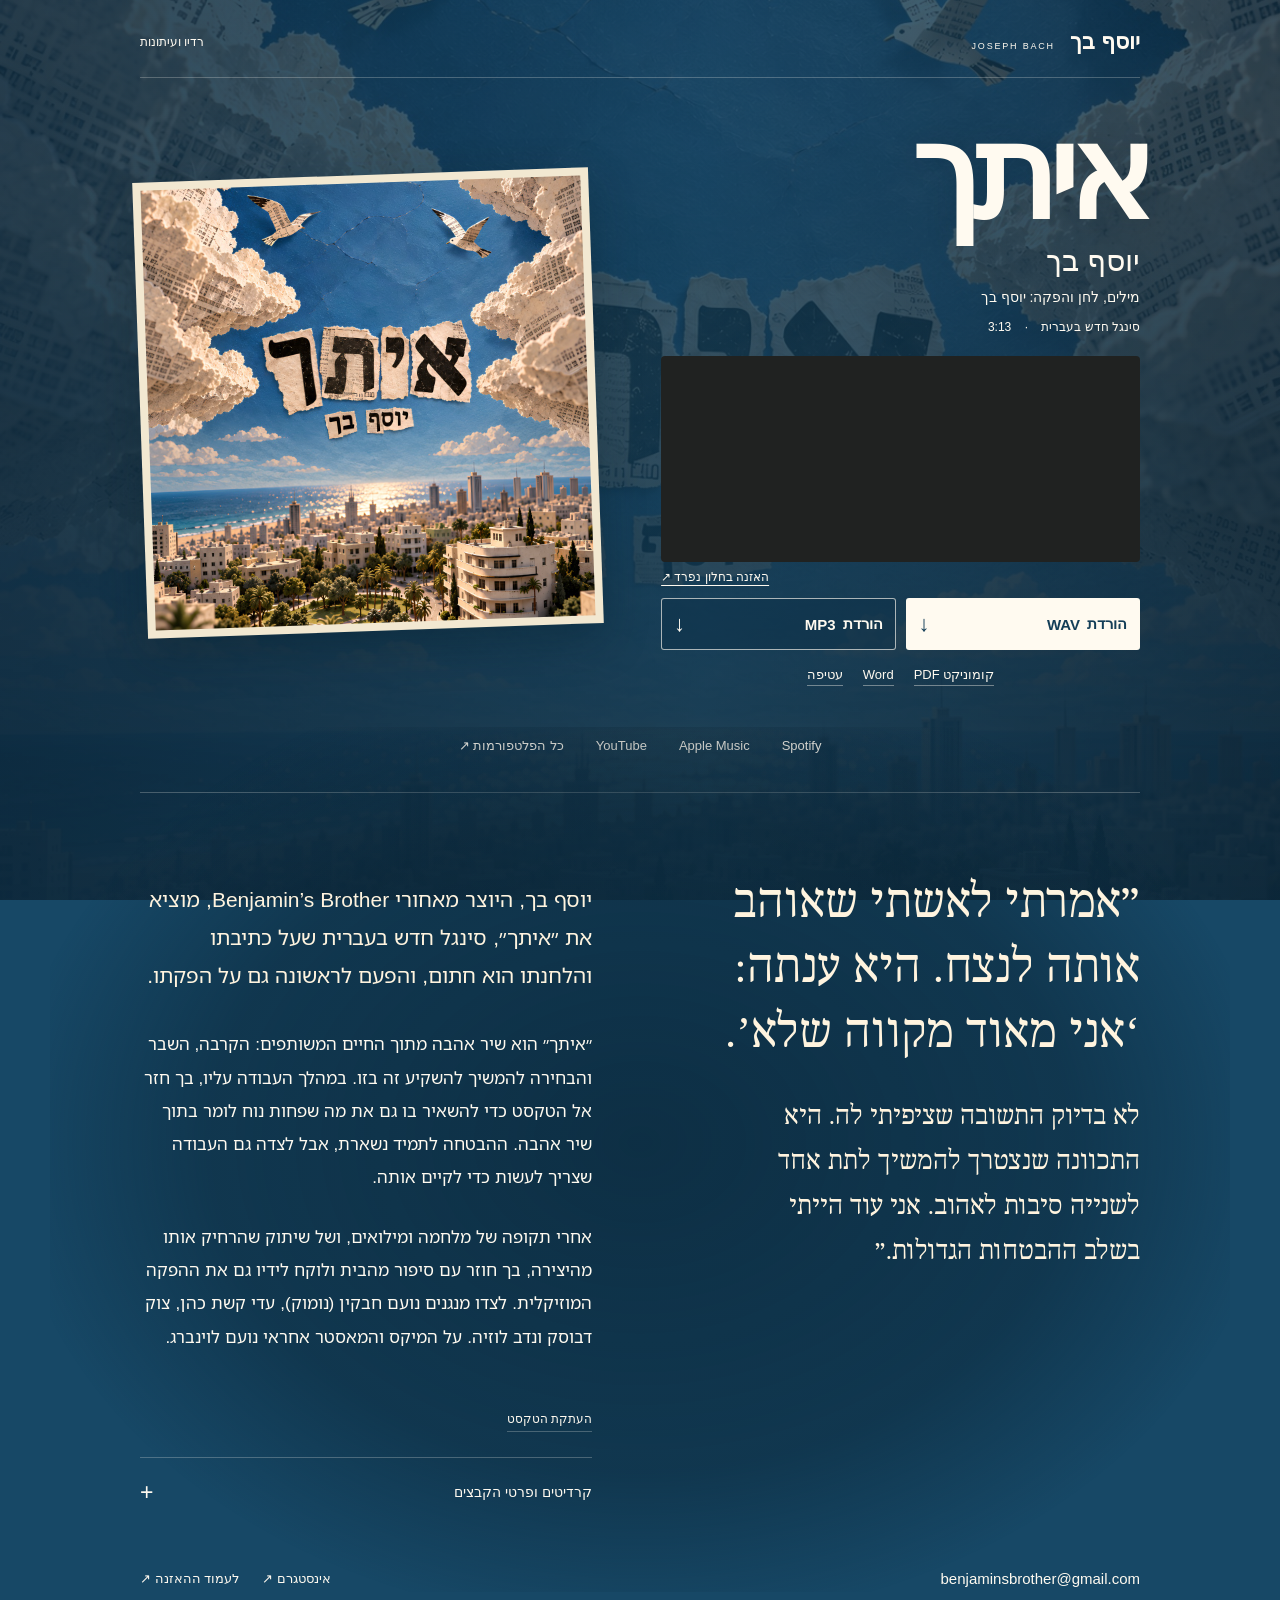
==== commit cd7bc595: "Refresh editorial stylesheet cache after alignment refinement" ====
--- a/press/index.html
+++ b/press/index.html
@@ -16,7 +16,7 @@
   <meta name="twitter:card" content="summary_large_image">
   <link rel="icon" href="../cover.jpg">
   <link rel="preload" href="fonts/NotoSerifHebrew-Regular.woff" as="font" type="font/woff" crossorigin>
-  <link rel="stylesheet" href="style.css?v=6">
+  <link rel="stylesheet" href="style.css?v=7">
 </head>
 <body>
   <a class="skip" href="#main">דילוג לתוכן</a>
--- a/press/style.css
+++ b/press/style.css
@@ -17,7 +17,7 @@
 .story p:first-child{font-size:21px;line-height:1.8;margin-bottom:33px;color:#fff4df}
 .copy-line{grid-column:2;font-size:12px;margin:0 0 25px;color:#fffaf0}
 .copy-line button{padding-bottom:5px}
-.credits{max-width:none;margin:0 0 0 auto;width:calc((100% - 78px)/2.04);border-bottom:0}
+.credits{max-width:none;margin:0 auto 0 0;width:calc((100% - 78px)/2.04);border-bottom:0}
 .credits summary{font-size:14px;padding-block:21px}
 .credits dl>div{font-size:14px;line-height:1.75;grid-template-columns:1fr;gap:3px;padding-block:10px}
 .credits dt{font-size:12px;color:#e9e5dc}
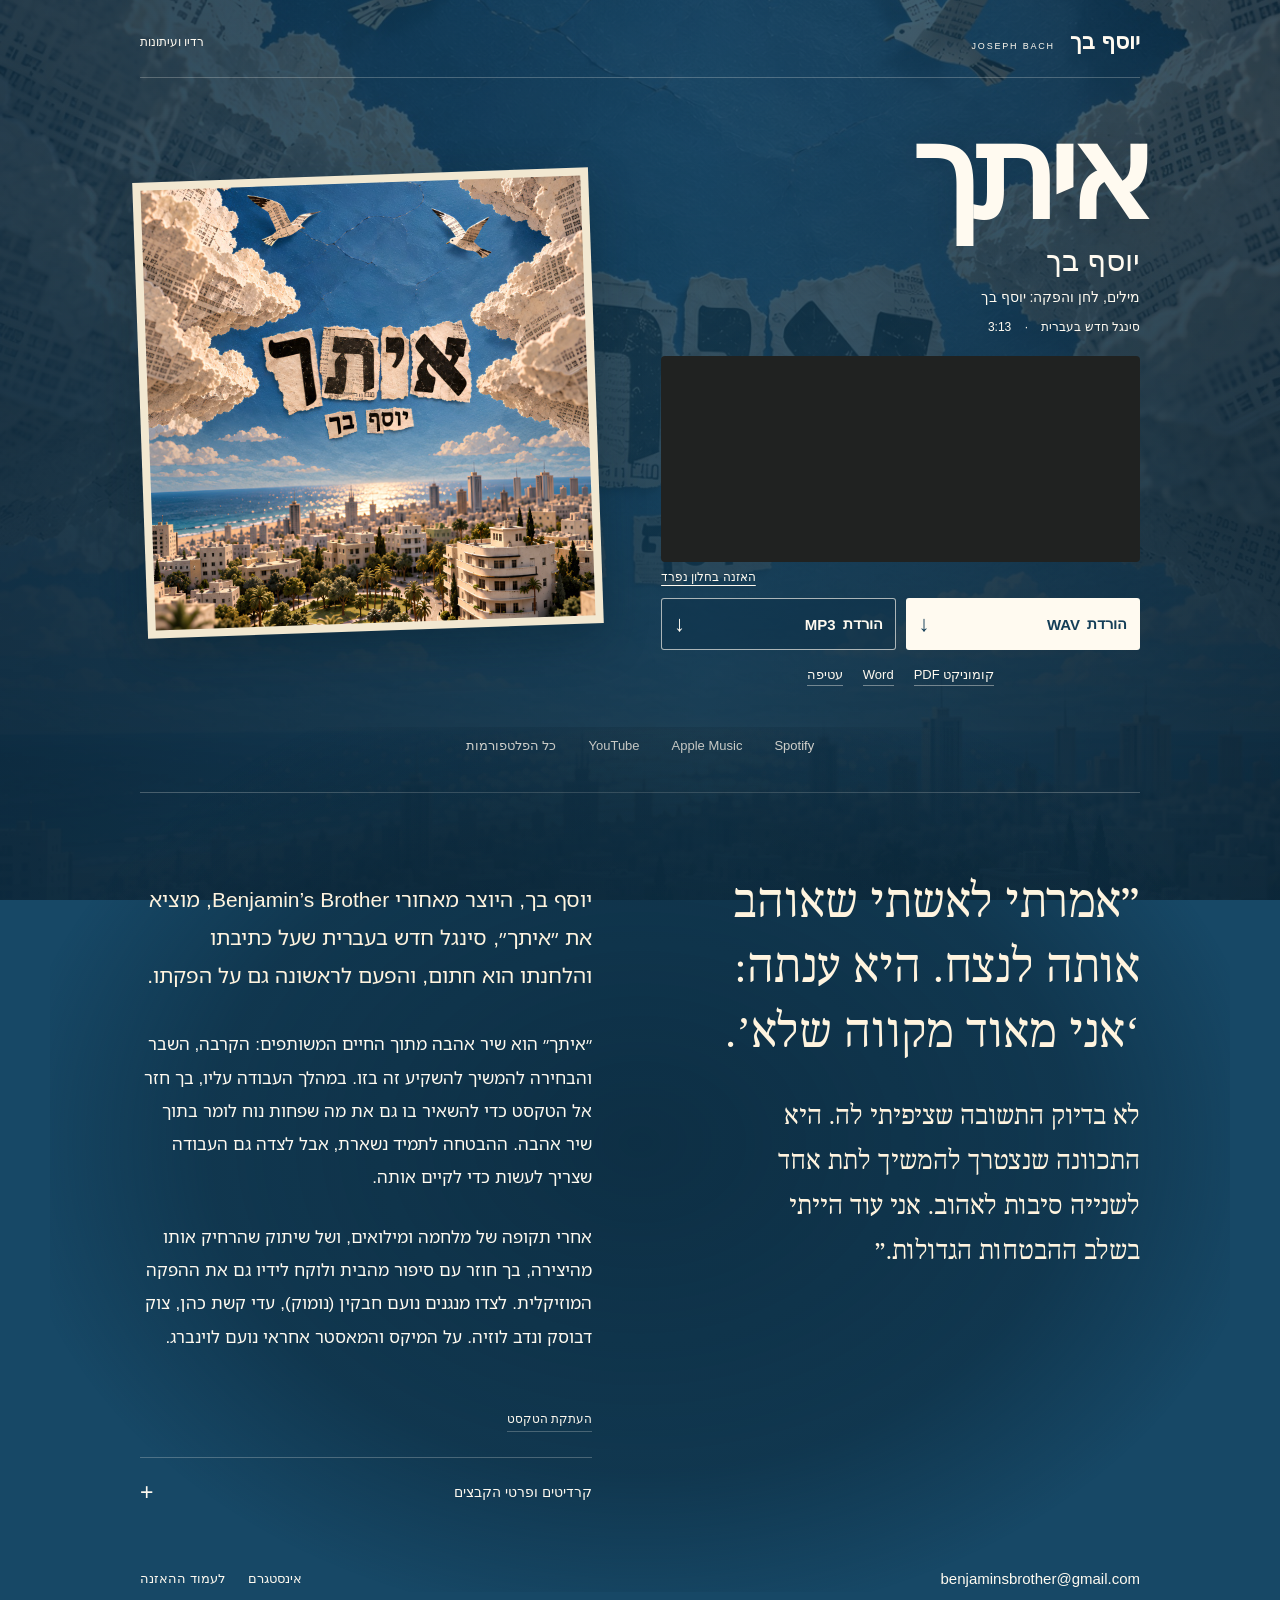
==== commit 91c87eb6: "Remove unsupported decorative external-link glyphs" ====
--- a/press/index.html
+++ b/press/index.html
@@ -35,7 +35,7 @@
       <figure class="cover-art"><img src="../cover.jpg" width="1200" height="1200" alt="עטיפת איתך של יוסף בך: גזירי נייר בשמיים כחולים מעל תל אביב" fetchpriority="high"></figure>
       <div class="player-panel">
         <iframe class="audio-frame" src="https://drive.google.com/file/d/18ljpoStEMTGExy6gubho3wb-FDgbnbCs/preview" title="האזנה לשיר המלא: איתך, יוסף בך" allow="autoplay" loading="eager"></iframe>
-        <a class="player-fallback" href="https://drive.google.com/file/d/18ljpoStEMTGExy6gubho3wb-FDgbnbCs/preview" target="_blank" rel="noopener noreferrer">האזנה בחלון נפרד ↗</a>
+        <a class="player-fallback" href="https://drive.google.com/file/d/18ljpoStEMTGExy6gubho3wb-FDgbnbCs/preview" target="_blank" rel="noopener noreferrer">האזנה בחלון נפרד</a>
         <div class="primary-actions">
           <a class="button solid" href="https://www.dropbox.com/scl/fi/4q9kv7w5sz7widlesjq8d/Joseph-Itach-Mix-V3.wav?rlkey=8jp7lf1zr527ccekdn0blm1lx&amp;dl=1" download="Joseph-Bach-Itach.wav">הורדת <bdi>WAV</bdi><span aria-hidden="true">↓</span></a>
           <a class="button outline" href="https://drive.usercontent.google.com/download?id=18ljpoStEMTGExy6gubho3wb-FDgbnbCs&amp;export=download" download="Joseph-Bach-Itach.mp3">הורדת <bdi>MP3</bdi><span aria-hidden="true">↓</span></a>
@@ -51,7 +51,7 @@
       <a href="https://open.spotify.com/track/6iGyHtOC64VeYuiLzbJWB4" target="_blank" rel="noopener noreferrer"><bdi>Spotify</bdi></a>
       <a href="https://music.apple.com/il/album/%D7%90%D7%99%D7%AA%D7%9A/6818114888?i=6818114889" target="_blank" rel="noopener noreferrer"><bdi>Apple Music</bdi></a>
       <a href="https://youtu.be/Xqkcrz4ntak" target="_blank" rel="noopener noreferrer"><bdi>YouTube</bdi></a>
-      <a href="https://ffm.to/etach" target="_blank" rel="noopener noreferrer">כל הפלטפורמות ↗</a>
+      <a href="https://ffm.to/etach" target="_blank" rel="noopener noreferrer">כל הפלטפורמות</a>
     </nav>
     <div class="editorial">
     <article class="story" aria-label="על השיר">
@@ -79,7 +79,7 @@
   </main>
   <footer class="wrap">
     <a class="email" href="mailto:benjaminsbrother@gmail.com" dir="ltr">benjaminsbrother@gmail.com</a>
-    <div class="footer-links"><a href="https://www.instagram.com/joseph.bach.official" target="_blank" rel="noopener noreferrer">אינסטגרם ↗</a><a href="../">לעמוד ההאזנה ↗</a></div>
+    <div class="footer-links"><a href="https://www.instagram.com/joseph.bach.official" target="_blank" rel="noopener noreferrer">אינסטגרם</a><a href="../">לעמוד ההאזנה</a></div>
   </footer>
   <script src="press.js?v=2" defer></script>
 </body>
